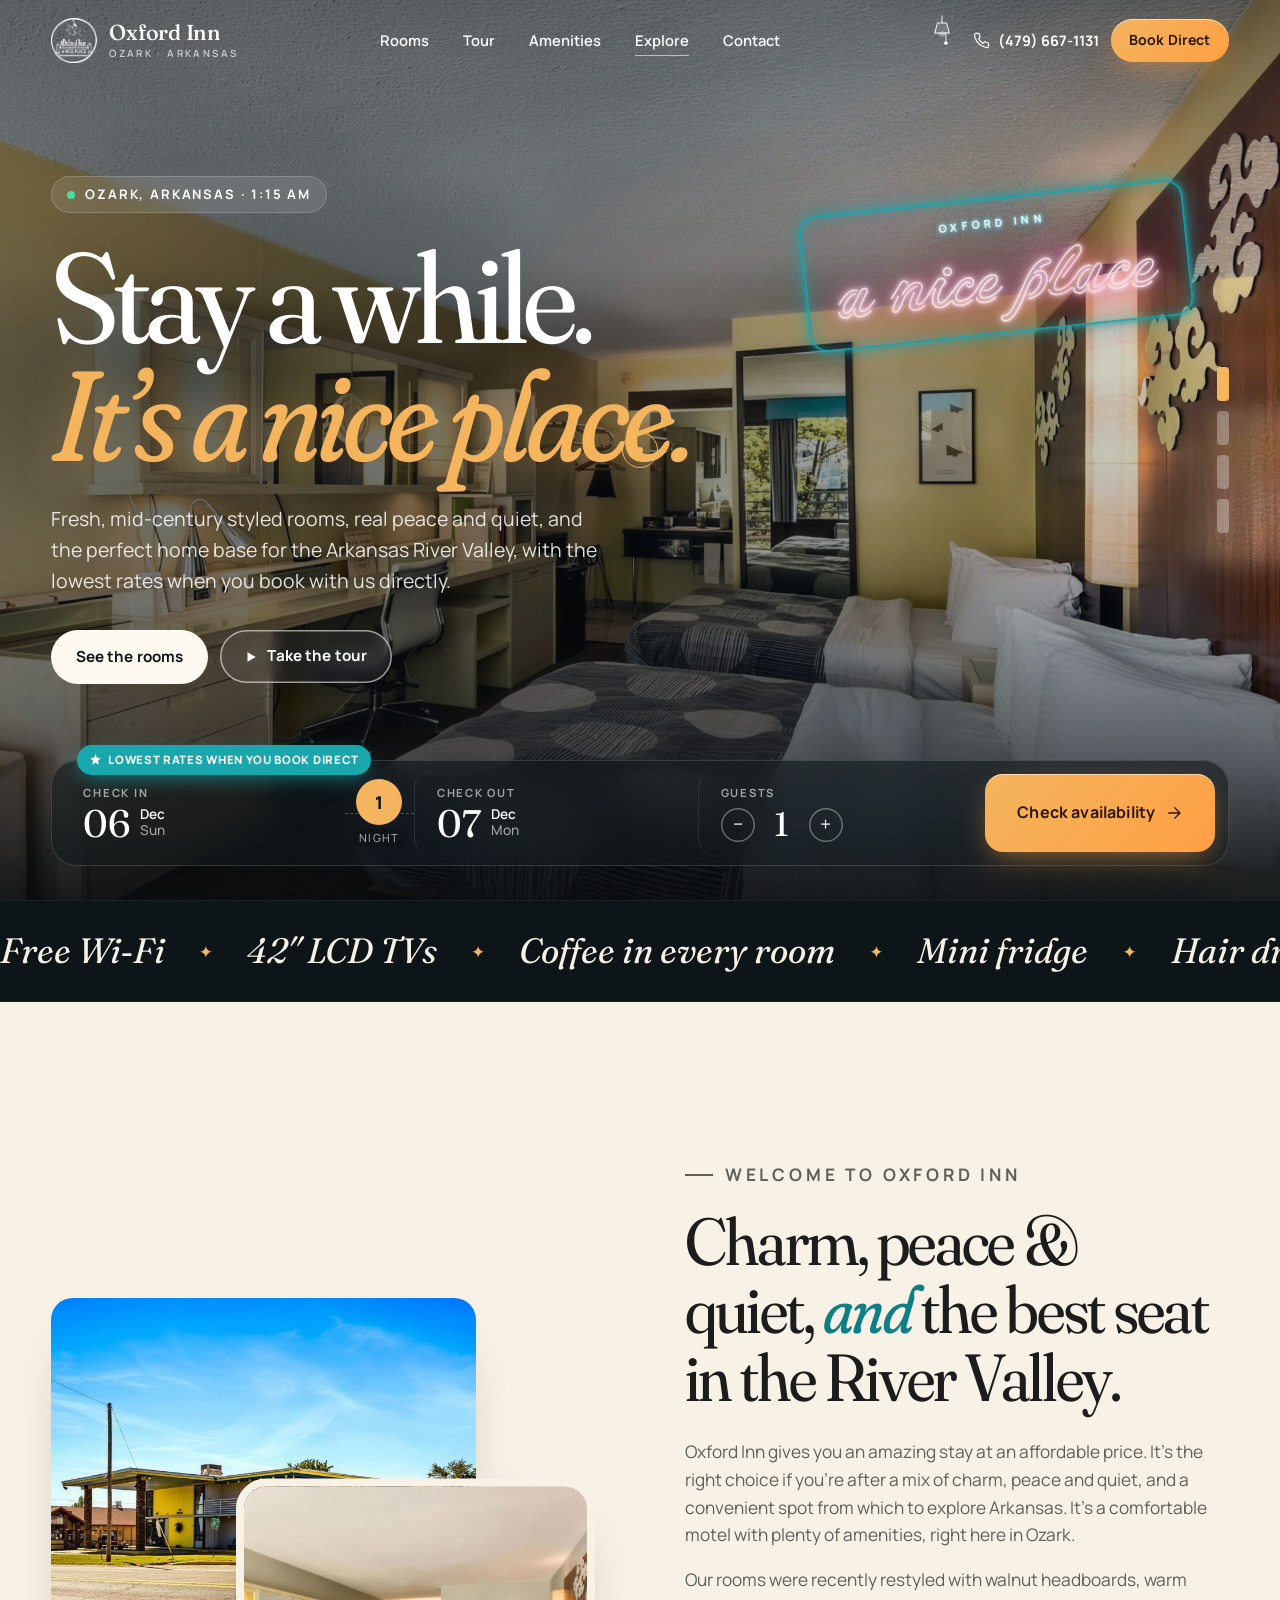
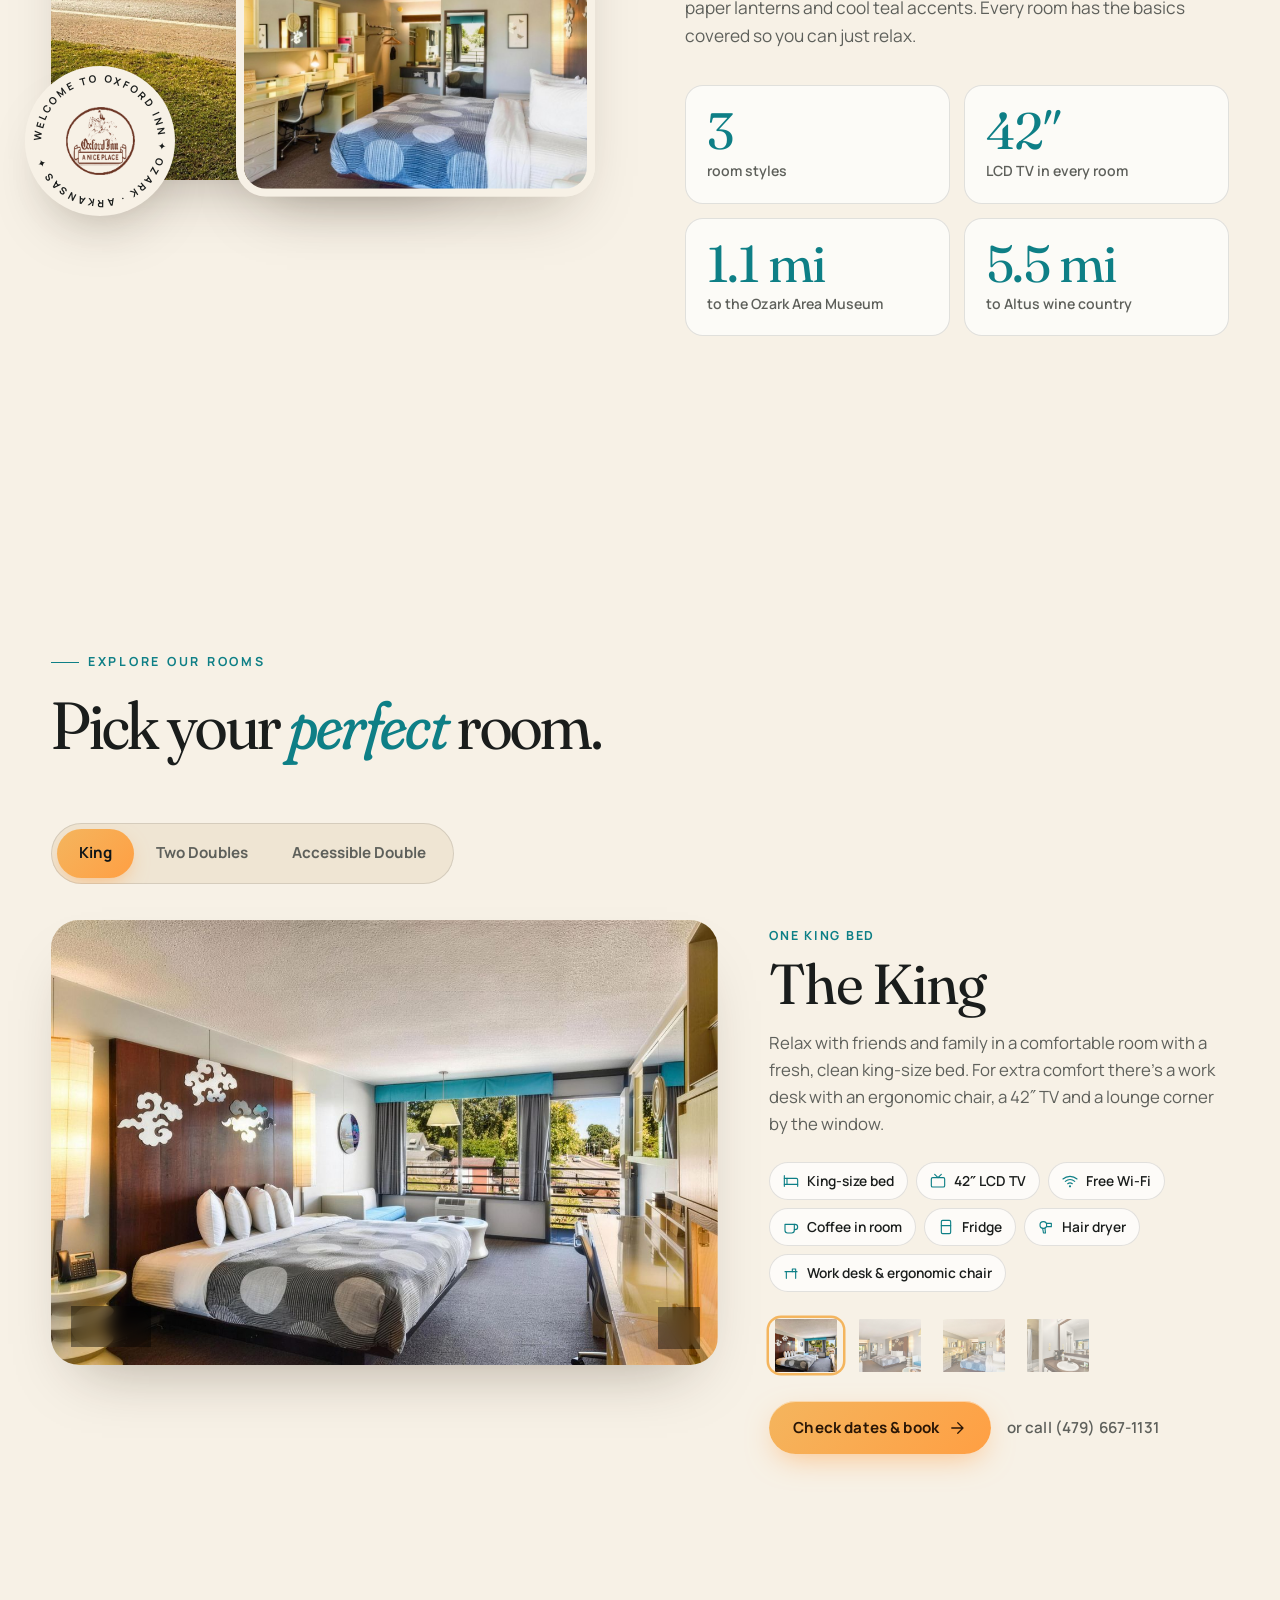
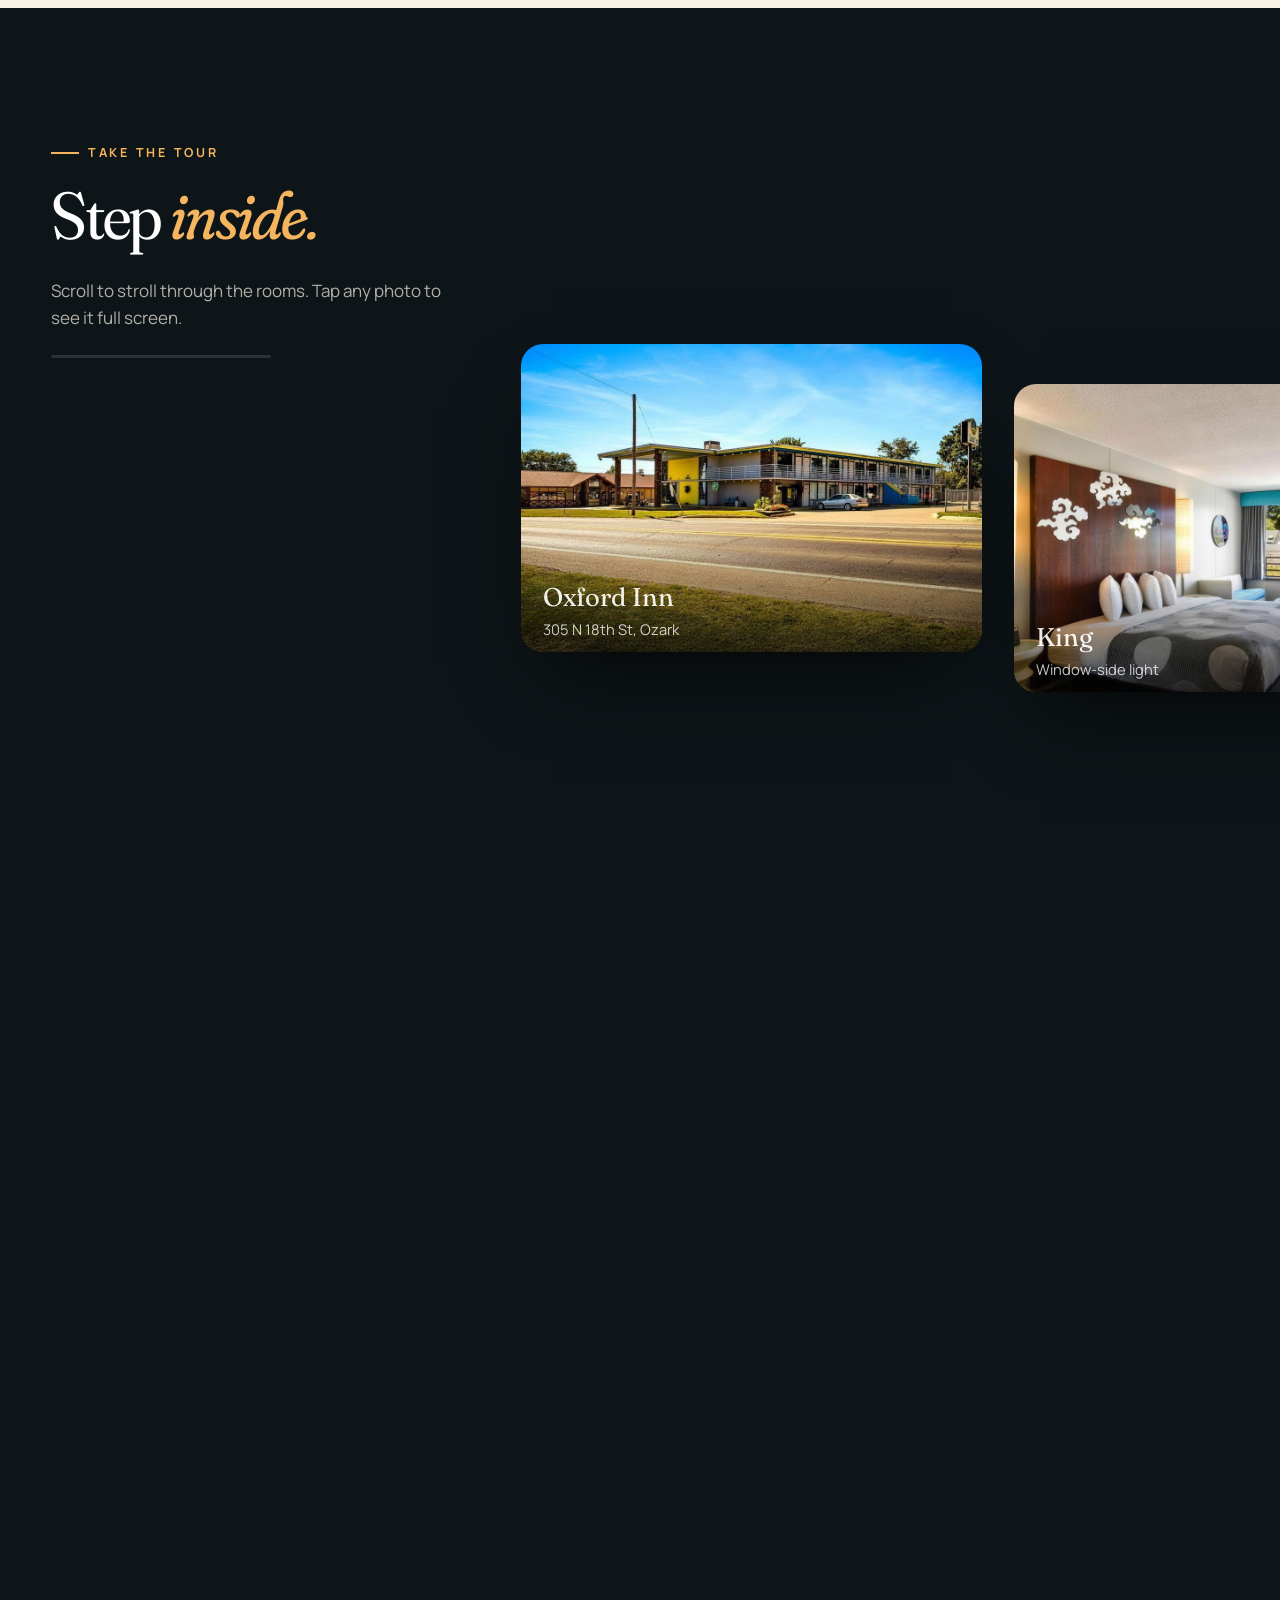
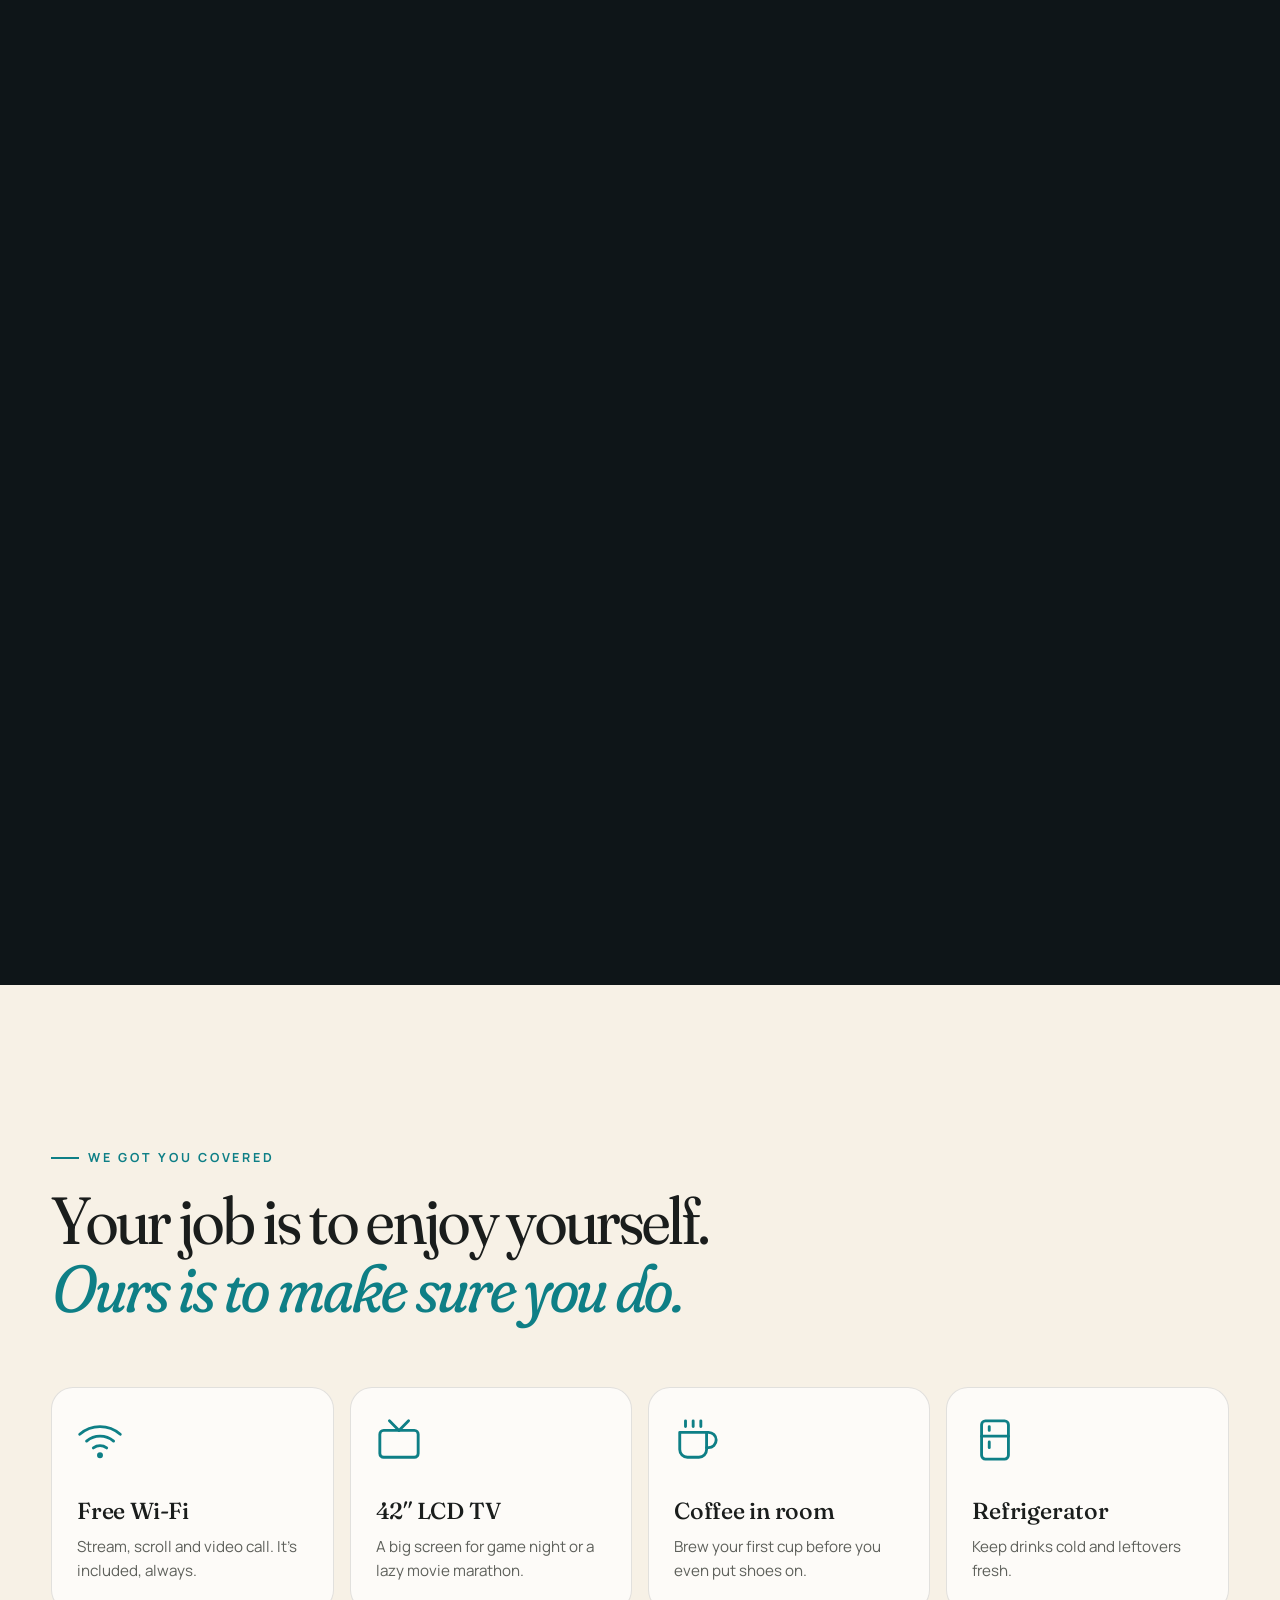
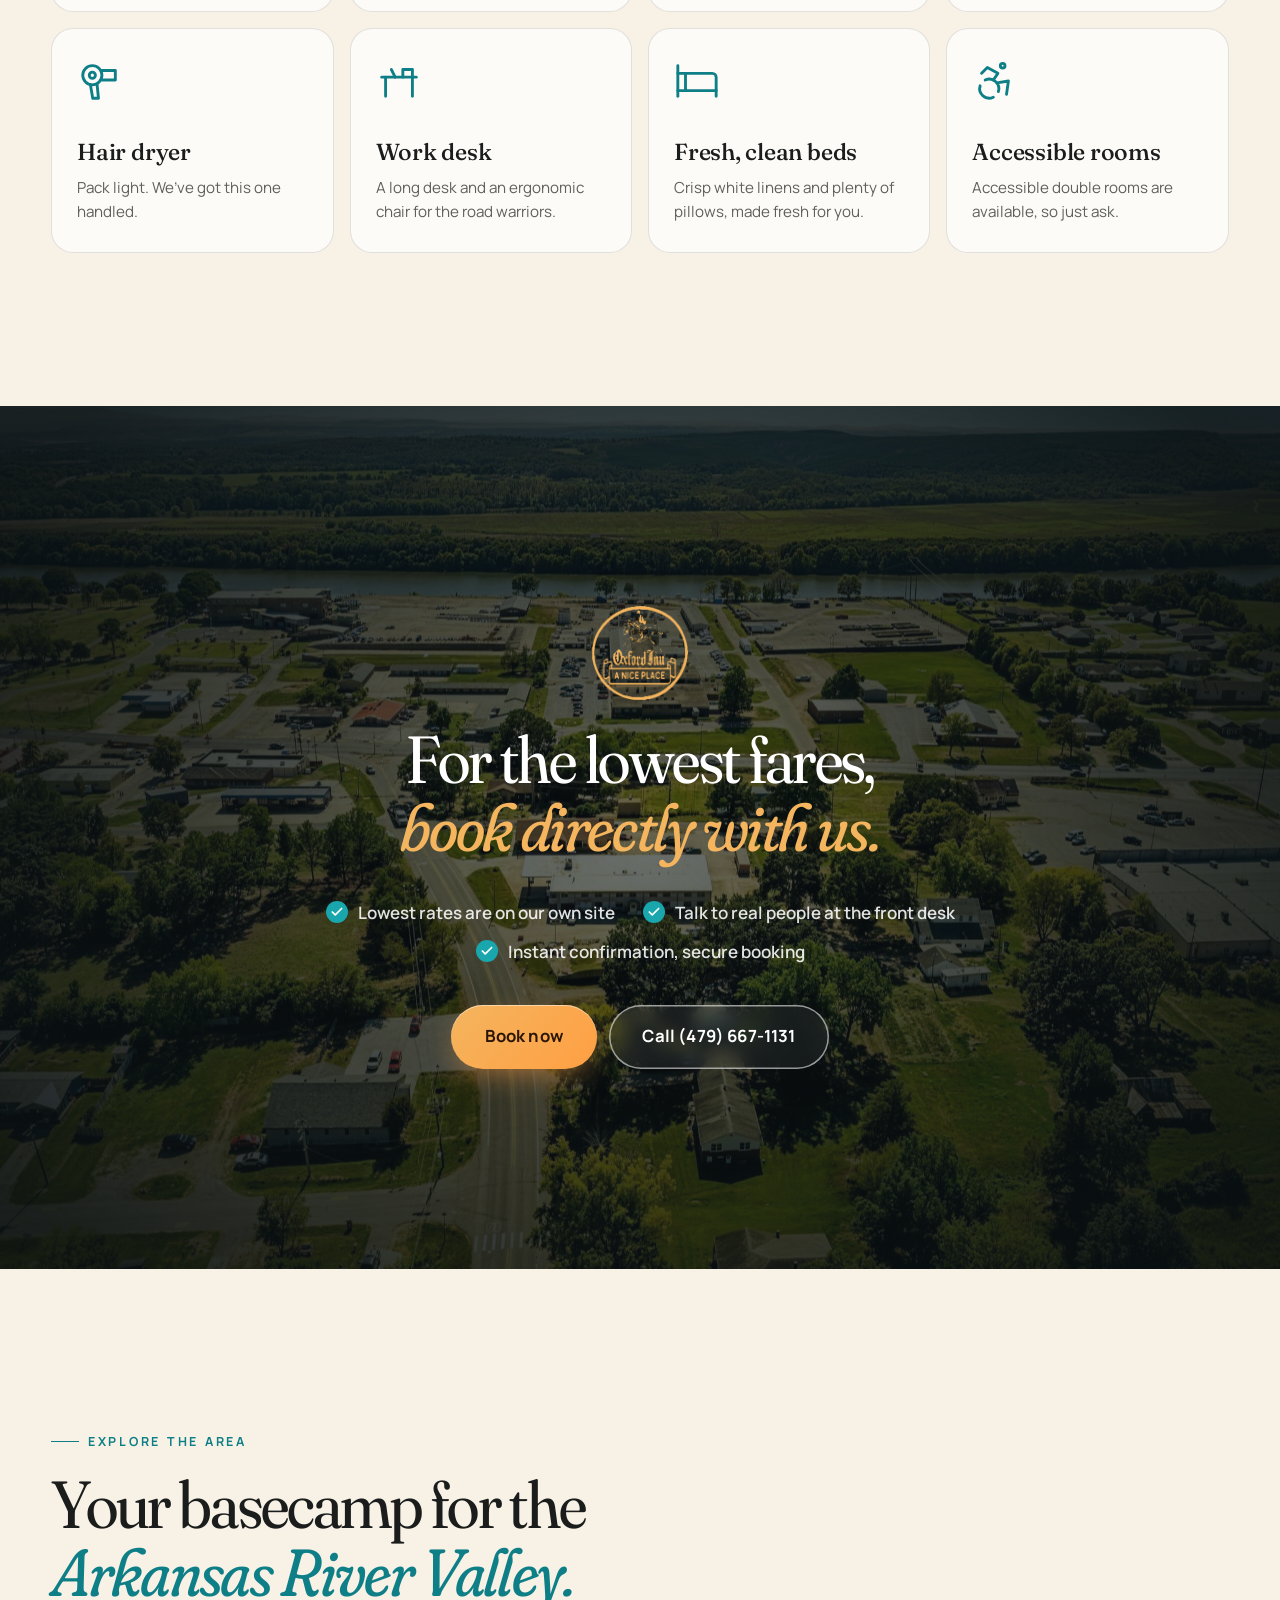
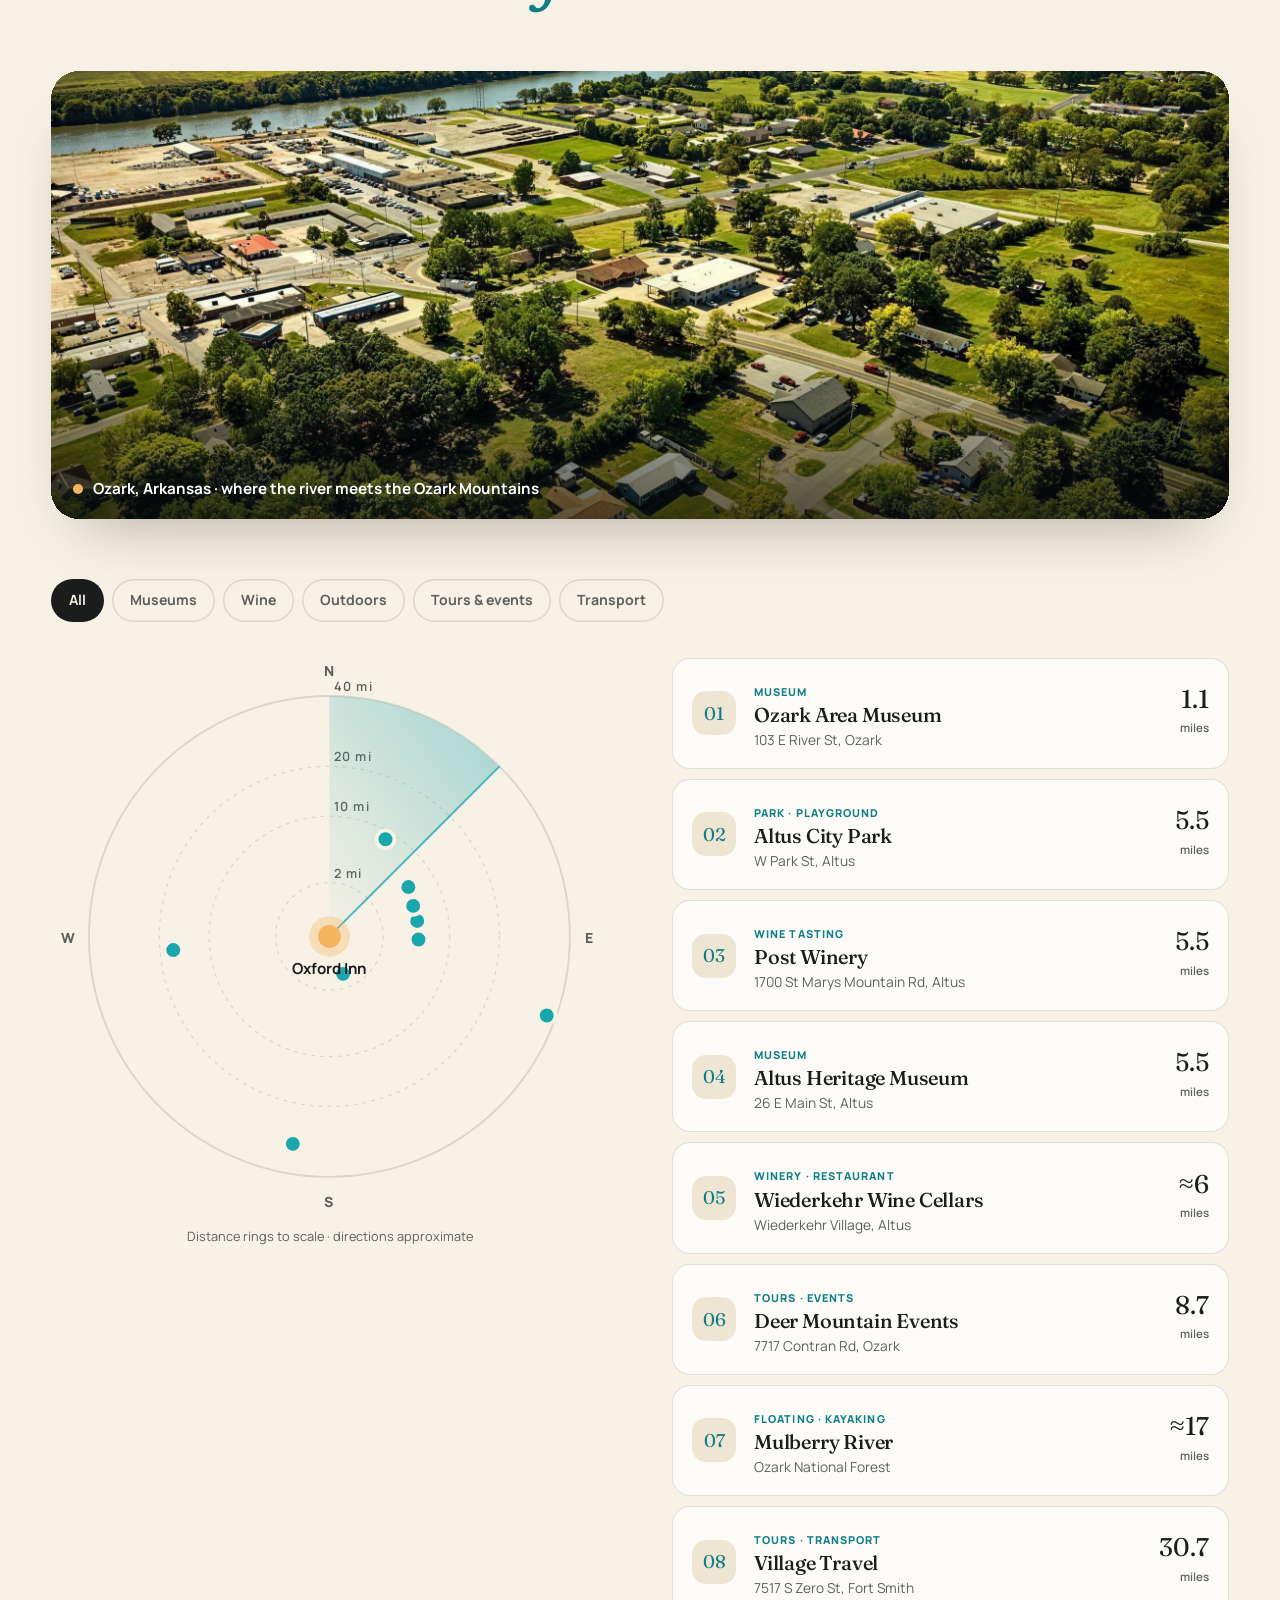
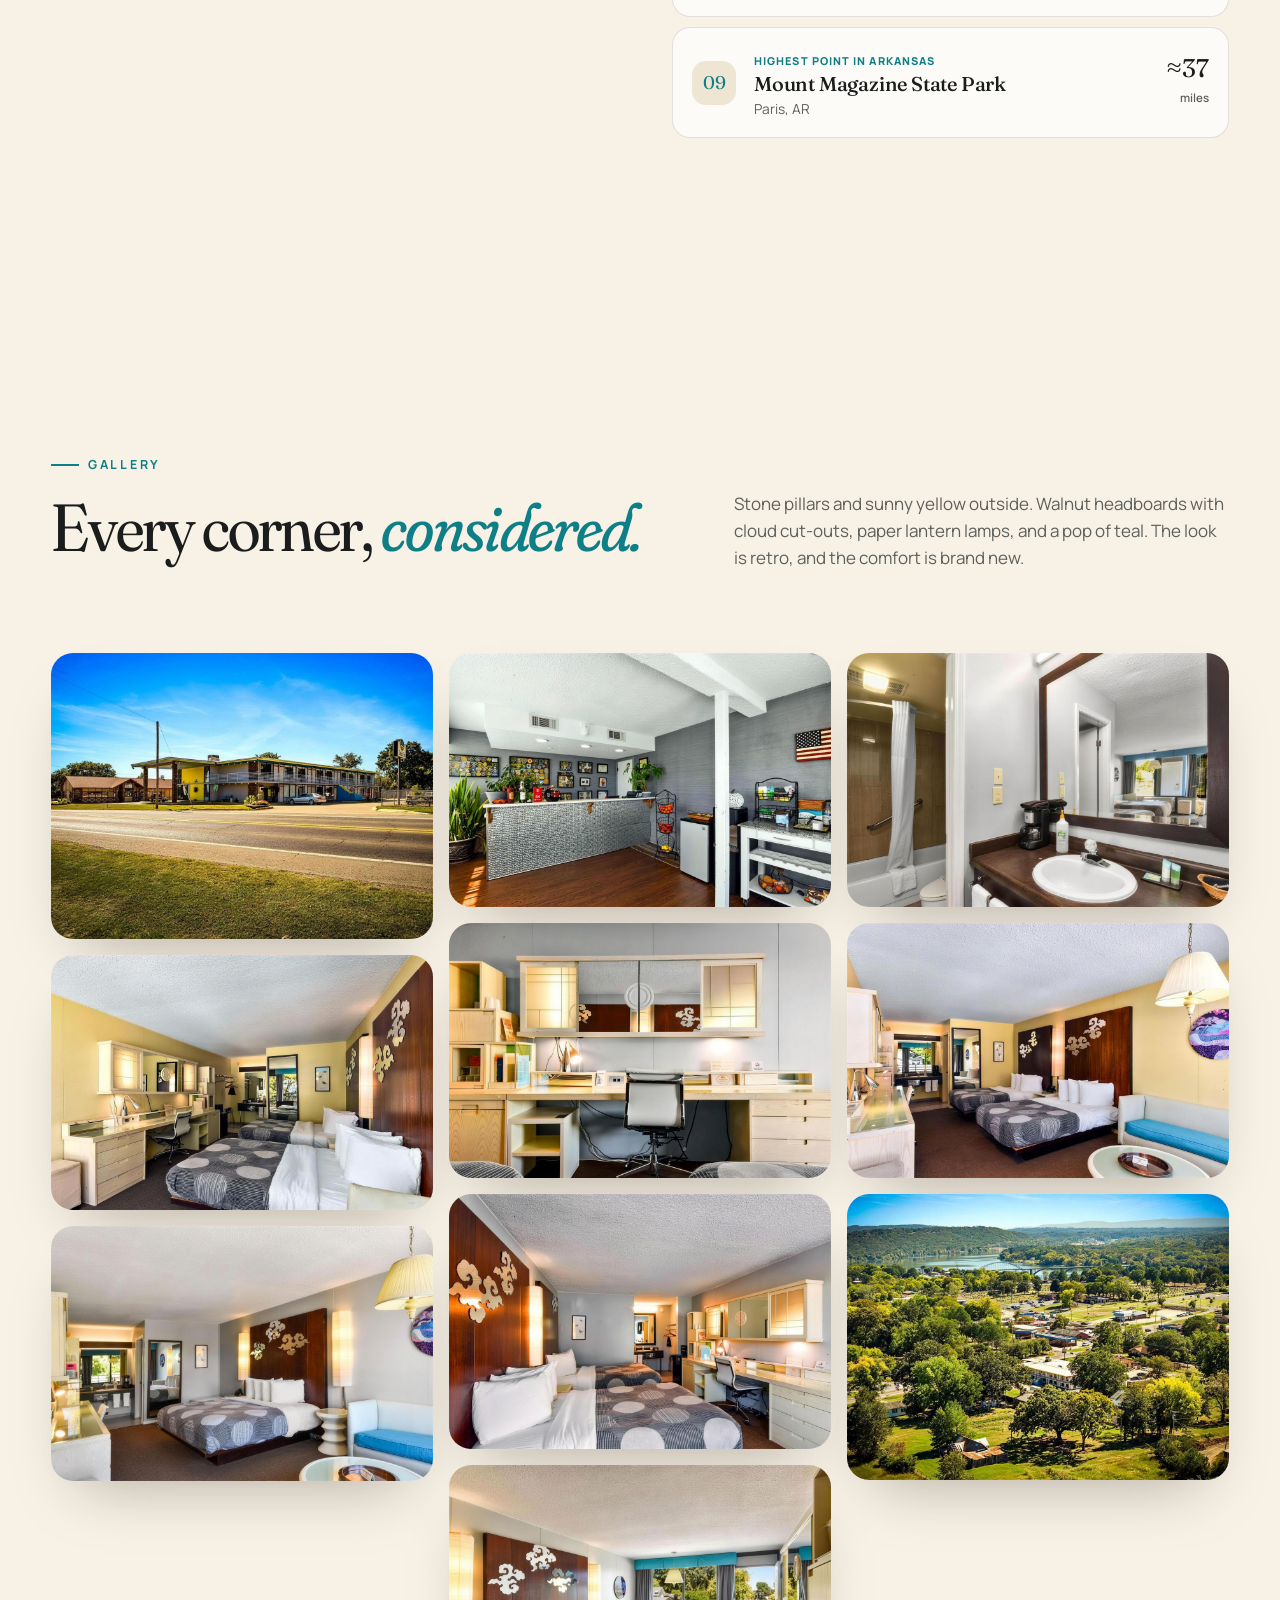
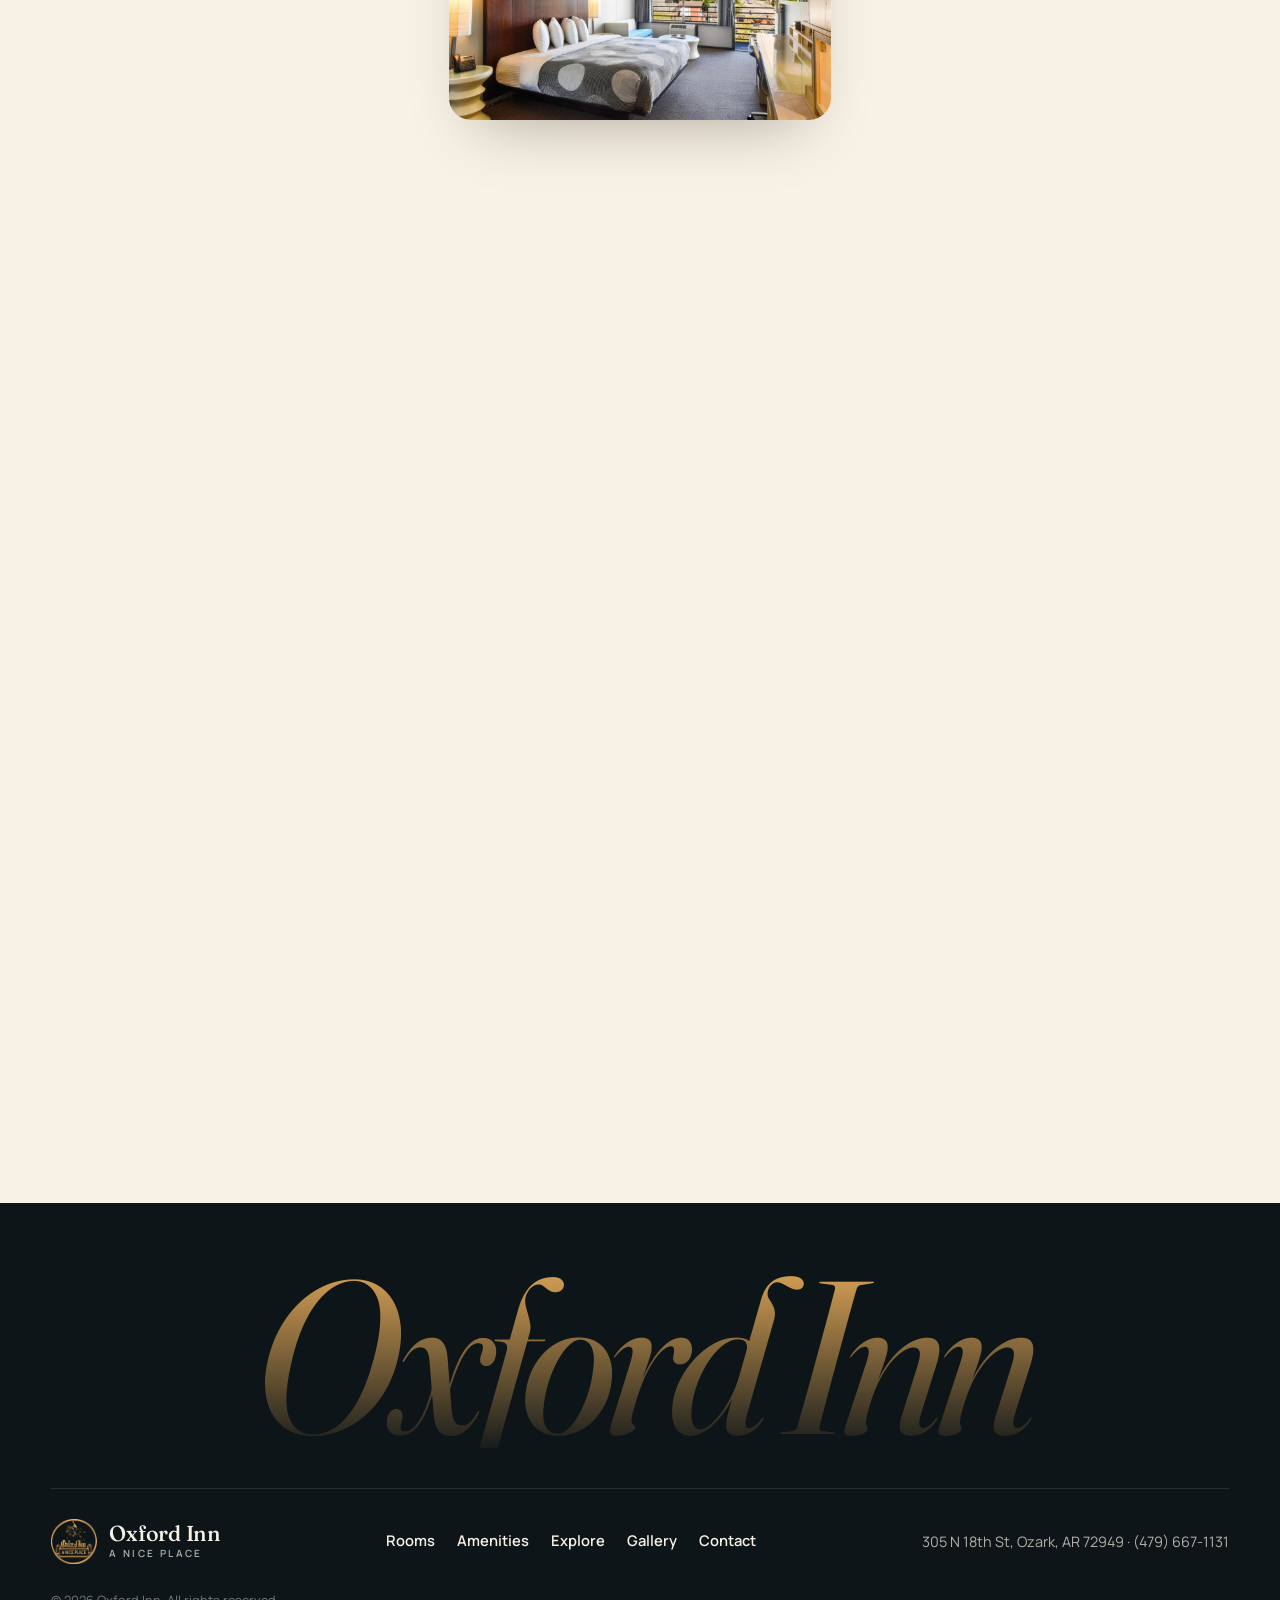
==== preview/index.html @ 7f790591 "Preview: fix mobile radar taps and booking zoom Ship a /preview/ copy of the site (noindex) so chang" ====
<!doctype html>
<html lang="en">
<head>
  <meta charset="utf-8">
  <meta name="robots" content="noindex, nofollow">
  <meta name="viewport" content="width=device-width, initial-scale=1, viewport-fit=cover">
  <title>Oxford Inn · Ozark, Arkansas · A Nice Place to Stay</title>
  <meta name="description" content="Oxford Inn in Ozark, Arkansas: freshly styled King and Double rooms, free Wi‑Fi, 42″ TVs, in‑room coffee and fridge. Book direct for the lowest rates.">
  <meta name="theme-color" content="#0e1518">
  <meta property="og:title" content="Oxford Inn · A Nice Place in Ozark, Arkansas">
  <meta property="og:description" content="Charm, peace and quiet, and the perfect base for exploring Arkansas. Book direct for the lowest rates.">
  <meta property="og:image" content="../images/king-1.jpg">
  <link rel="icon" href="../images/logo-180.png">
  <link rel="apple-touch-icon" href="../images/logo-180.png">
  <link rel="preconnect" href="https://fonts.googleapis.com">
  <link rel="preconnect" href="https://fonts.gstatic.com" crossorigin>
  <link href="https://fonts.googleapis.com/css2?family=Fraunces:ital,opsz,wght,SOFT@0,9..144,300..800,50;1,9..144,300..800,100&family=Manrope:wght@400;500;600;700;800&family=Neonderthaw&display=swap" rel="stylesheet">
  <link rel="stylesheet" href="styles.css">
  <script>
    // Apply saved theme before paint to avoid a flash
    try { const t = localStorage.getItem('oi-theme'); if (t) document.documentElement.dataset.theme = t; } catch (e) {}
  </script>
  <script type="application/ld+json">
  {
    "@context": "https://schema.org",
    "@type": "Motel",
    "name": "Oxford Inn",
    "slogan": "A Nice Place",
    "telephone": "+1-479-667-1131",
    "email": "oxfordinnozark@gmail.com",
    "url": "https://oxfordinnhotel.com/",
    "address": {"@type": "PostalAddress","streetAddress": "305 N 18th St","addressLocality": "Ozark","addressRegion": "AR","postalCode": "72949","addressCountry": "US"},
    "geo": {"@type": "GeoCoordinates","latitude": 35.490306,"longitude": -93.84393},
    "amenityFeature": [
      {"@type":"LocationFeatureSpecification","name":"Free Wi-Fi","value":true},
      {"@type":"LocationFeatureSpecification","name":"42 inch LCD TV","value":true},
      {"@type":"LocationFeatureSpecification","name":"In-room coffee","value":true},
      {"@type":"LocationFeatureSpecification","name":"Refrigerator","value":true},
      {"@type":"LocationFeatureSpecification","name":"Hair dryer","value":true}
    ]
  }
  </script>
</head>
<body>

<!-- ============ PRELOADER ============ -->
<div class="preloader" id="preloader" aria-hidden="true">
  <div class="preloader__logo"><span class="logo-mask"></span><span class="logo-mask logo-mask--fill"></span></div>
  <p class="preloader__tag">A Nice Place</p>
</div>

<div class="progress" id="progress"></div>
<div class="cursor" id="cursor" aria-hidden="true"><span></span></div>

<!-- ============ NAV ============ -->
<header class="nav" id="nav">
  <a href="#top" class="nav__brand" aria-label="Oxford Inn home">
    <span class="logo-mask nav__logo"></span>
    <span class="nav__name">Oxford Inn<small>Ozark · Arkansas</small></span>
  </a>
  <nav class="nav__links" aria-label="Main">
    <a href="#rooms">Rooms</a>
    <a href="#tour">Tour</a>
    <a href="#amenities">Amenities</a>
    <a href="#explore">Explore</a>
    <a href="#contact">Contact</a>
  </nav>
  <div class="nav__actions">
    <button class="lamp" id="lampToggle" aria-label="Toggle night mode" title="Pull the lamp chain">
      <svg viewBox="0 0 40 56" aria-hidden="true">
        <line class="lamp__cord" x1="20" y1="0" x2="20" y2="10"/>
        <path class="lamp__shade" d="M9 26 L13 11 H27 L31 26 Z"/>
        <ellipse class="lamp__bulb" cx="20" cy="28" rx="5" ry="3"/>
        <g class="lamp__chain"><line x1="26" y1="26" x2="26" y2="40"/><circle cx="26" cy="42" r="2.2"/></g>
      </svg>
    </button>
    <a class="nav__phone" href="tel:+14796671131">
      <svg viewBox="0 0 24 24"><path d="M22 16.92v3a2 2 0 0 1-2.18 2 19.79 19.79 0 0 1-8.63-3.07 19.5 19.5 0 0 1-6-6 19.79 19.79 0 0 1-3.07-8.67A2 2 0 0 1 4.11 2h3a2 2 0 0 1 2 1.72c.13.96.36 1.9.7 2.81a2 2 0 0 1-.45 2.11L8.09 9.91a16 16 0 0 0 6 6l1.27-1.27a2 2 0 0 1 2.11-.45c.91.34 1.85.57 2.81.7A2 2 0 0 1 22 16.92z"/></svg>
      <span>(479) 667‑1131</span>
    </a>
    <a class="btn btn--glow magnetic" href="#book" data-book>Book Direct</a>
    <button class="burger" id="burger" aria-label="Open menu" aria-expanded="false"><span></span><span></span></button>
  </div>
</header>

<div class="menu" id="menu" aria-hidden="true">
  <nav>
    <a href="#rooms">Rooms</a>
    <a href="#tour">Take the Tour</a>
    <a href="#amenities">Amenities</a>
    <a href="#explore">Explore Ozark</a>
    <a href="#contact">Contact</a>
  </nav>
  <div class="menu__foot">
    <a href="tel:+14796671131">(479) 667‑1131</a>
    <a href="mailto:oxfordinnozark@gmail.com">oxfordinnozark@gmail.com</a>
  </div>
</div>

<main id="top">

<!-- ============ HERO ============ -->
<section class="hero" id="hero">
  <div class="hero__slides" id="heroSlides">
    <div class="hero__slide is-active" style="--img:url('../images/double-6.jpg'); --img-sm:url('../images/double-6-1200.jpg')"></div>
    <div class="hero__slide" style="--img:url('../images/aerial-bridge.jpg'); --img-sm:url('../images/aerial-bridge-1200.jpg')"></div>
    <div class="hero__slide" style="--img:url('../images/king-1.jpg'); --img-sm:url('../images/king-1-1200.jpg')"></div>
    <div class="hero__slide" style="--img:url('../images/exterior.jpg'); --img-sm:url('../images/exterior-1200.jpg')"></div>
  </div>
  <div class="hero__shade"></div>
  <div class="hero__grain"></div>

  <div class="hero__content">
    <p class="hero__eyebrow reveal-up"><span class="dot"></span><span id="liveLine">Ozark, Arkansas</span></p>
    <h1 class="hero__title">
      <span class="split">Stay a while.</span>
      <em class="split split--italic">It’s a nice place.</em>
    </h1>
    <p class="hero__lede reveal-up" style="--d:.9s">Fresh, mid‑century styled rooms, real peace and quiet, and the perfect home base for the Arkansas River Valley, with the lowest rates when you book with us directly.</p>
    <div class="hero__ctas reveal-up" style="--d:1.05s">
      <a href="#rooms" class="btn btn--light magnetic">See the rooms</a>
      <a href="#tour" class="btn btn--ghost magnetic">
        <svg viewBox="0 0 24 24"><polygon points="6 4 20 12 6 20 6 4"/></svg> Take the tour
      </a>
    </div>
  </div>

  <div class="neon" aria-hidden="true">
    <span class="neon__small">Oxford Inn</span>
    <span class="neon__big">a <b>n</b>ice pl<b>a</b>ce</span>
  </div>

  <div class="hero__dots" id="heroDots" role="tablist" aria-label="Hero photos"></div>

  <!-- Booking bar -->
  <form class="booking" id="book" autocomplete="off">
    <div class="booking__badge">
      <svg viewBox="0 0 24 24"><path d="M12 2l2.9 6.9L22 9.3l-5.5 4.8 1.7 7.2L12 17.8 5.8 21.3l1.7-7.2L2 9.3l7.1-.4z"/></svg>
      Lowest rates when you book direct
    </div>
    <label class="booking__field" for="checkin">
      <span class="booking__label">Check in</span>
      <span class="booking__date"><b data-day="in">06</b><span><i data-mon="in">Oct</i><i data-dow="in">Tue</i></span></span>
      <input type="date" id="checkin" required>
    </label>
    <div class="booking__nights"><span id="nights">1</span><small id="nightsLabel">night</small></div>
    <label class="booking__field" for="checkout">
      <span class="booking__label">Check out</span>
      <span class="booking__date"><b data-day="out">07</b><span><i data-mon="out">Oct</i><i data-dow="out">Wed</i></span></span>
      <input type="date" id="checkout" required>
    </label>
    <div class="booking__field booking__field--guests">
      <span class="booking__label">Guests</span>
      <div class="stepper">
        <button type="button" data-step="-1" aria-label="Fewer guests">−</button>
        <output id="guests">1</output>
        <button type="button" data-step="1" aria-label="More guests">+</button>
      </div>
    </div>
    <button class="btn btn--glow booking__go magnetic" type="submit">
      Check availability
      <svg viewBox="0 0 24 24"><path d="M5 12h14M13 5l7 7-7 7"/></svg>
    </button>
  </form>

  <a href="#welcome" class="hero__scroll" aria-label="Scroll down"><span></span></a>
</section>

<!-- ============ MARQUEE ============ -->
<div class="marquee" aria-hidden="true">
  <div class="marquee__track">
    <span>Free Wi‑Fi</span><i>✦</i><span>42″ LCD TVs</span><i>✦</i><span>Coffee in every room</span><i>✦</i><span>Mini fridge</span><i>✦</i><span>Hair dryer</span><i>✦</i><span>Work desk &amp; ergonomic chair</span><i>✦</i><span>Accessible rooms</span><i>✦</i><span>Book direct · lowest fares</span><i>✦</i>
    <span>Free Wi‑Fi</span><i>✦</i><span>42″ LCD TVs</span><i>✦</i><span>Coffee in every room</span><i>✦</i><span>Mini fridge</span><i>✦</i><span>Hair dryer</span><i>✦</i><span>Work desk &amp; ergonomic chair</span><i>✦</i><span>Accessible rooms</span><i>✦</i><span>Book direct · lowest fares</span><i>✦</i>
  </div>
</div>

<!-- ============ WELCOME ============ -->
<section class="welcome section" id="welcome">
  <div class="welcome__media">
    <figure class="welcome__img welcome__img--a parallax" data-speed="-0.06"><img src="../images/exterior.jpg" srcset="../images/exterior-1200.jpg 1200w, ../images/exterior.jpg 2400w" sizes="(max-width: 900px) 100vw, 50vw" alt="Oxford Inn on a sunny day, seen from the street" loading="lazy"></figure>
    <figure class="welcome__img welcome__img--b parallax" data-speed="0.08"><img src="../images/king-3.jpg" srcset="../images/king-3-1200.jpg 1200w, ../images/king-3.jpg 2400w" sizes="(max-width: 900px) 100vw, 50vw" alt="King room with work desk and fresh linens" loading="lazy"></figure>
    <div class="welcome__stamp spin-on-scroll" aria-hidden="true">
      <svg viewBox="0 0 200 200"><defs><path id="circ" d="M100,100 m-78,0 a78,78 0 1,1 156,0 a78,78 0 1,1 -156,0"/></defs>
        <text><textPath href="#circ">WELCOME TO OXFORD INN ✦ OZARK · ARKANSAS ✦ </textPath></text></svg>
      <span class="logo-mask"></span>
    </div>
  </div>
  <div class="welcome__copy">
    <p class="eyebrow reveal">Welcome to Oxford Inn</p>
    <h2 class="display reveal">Charm, peace &amp; quiet, <em>and</em> the best seat in the River Valley.</h2>
    <p class="reveal">Oxford Inn gives you an amazing stay at an affordable price. It’s the right choice if you’re after a mix of charm, peace and quiet, and a convenient spot from which to explore Arkansas. It’s a comfortable motel with plenty of amenities, right here in Ozark.</p>
    <p class="reveal">Our rooms were recently restyled with walnut headboards, warm paper lanterns and cool teal accents. Every room has the basics covered so you can just relax.</p>
    <div class="stats">
      <div class="stat reveal"><b data-count="3">0</b><span>room styles</span></div>
      <div class="stat reveal"><b data-count="42" data-suffix="″">0</b><span>LCD TV in every room</span></div>
      <div class="stat reveal"><b data-count="1.1" data-decimals="1" data-suffix=" mi">0</b><span>to the Ozark Area Museum</span></div>
      <div class="stat reveal"><b data-count="5.5" data-decimals="1" data-suffix=" mi">0</b><span>to Altus wine country</span></div>
    </div>
  </div>
</section>

<!-- ============ ROOMS ============ -->
<section class="rooms section" id="rooms">
  <header class="section__head">
    <p class="eyebrow reveal">Explore our rooms</p>
    <h2 class="display reveal">Pick your <em>perfect</em> room.</h2>
  </header>

  <div class="tabs reveal" role="tablist" aria-label="Room types" id="roomTabs">
    <span class="tabs__pill" id="tabsPill"></span>
  </div>

  <div class="room" id="room">
    <div class="room__stage tilt" id="roomStage">
      <div class="room__frames" id="roomFrames"></div>
      <button class="room__arrow room__arrow--prev" data-dir="-1" aria-label="Previous photo"><svg viewBox="0 0 24 24"><path d="M15 18l-6-6 6-6"/></svg></button>
      <button class="room__arrow room__arrow--next" data-dir="1" aria-label="Next photo"><svg viewBox="0 0 24 24"><path d="M9 18l6-6-6-6"/></svg></button>
      <div class="room__count"><b id="roomIdx">01</b> / <span id="roomTotal">03</span></div>
      <button class="room__zoom" id="roomZoom" aria-label="View full screen"><svg viewBox="0 0 24 24"><path d="M15 3h6v6M9 21H3v-6M21 3l-7 7M3 21l7-7"/></svg></button>
    </div>
    <div class="room__info">
      <p class="room__kicker" id="roomKicker"></p>
      <h3 class="room__name" id="roomName"></h3>
      <p class="room__desc" id="roomDesc"></p>
      <ul class="chips" id="roomChips"></ul>
      <div class="room__thumbs" id="roomThumbs"></div>
      <div class="room__cta">
        <a class="btn btn--glow magnetic" href="#" data-book-link>Check dates &amp; book <svg viewBox="0 0 24 24"><path d="M5 12h14M13 5l7 7-7 7"/></svg></a>
        <a class="btn btn--text" href="tel:+14796671131">or call (479) 667‑1131</a>
      </div>
    </div>
  </div>
</section>

<!-- ============ PINNED HORIZONTAL TOUR ============ -->
<section class="tour" id="tour">
  <div class="tour__sticky">
    <div class="tour__intro">
      <p class="eyebrow">Take the tour</p>
      <h2 class="display">Step <em>inside.</em></h2>
      <p>Scroll to stroll through the rooms. Tap any photo to see it full screen.</p>
      <div class="tour__bar"><span id="tourBar"></span></div>
    </div>
    <div class="tour__track" id="tourTrack">
      <figure class="tour__card" data-lightbox="tour"><img src="../images/exterior.jpg" srcset="../images/exterior-1200.jpg 1200w, ../images/exterior.jpg 2400w" sizes="(max-width: 900px) 84vw, 40vw" alt="Oxford Inn from the street on a sunny day" loading="lazy"><figcaption><b>Oxford Inn</b> 305 N 18th St, Ozark</figcaption></figure>
      <figure class="tour__card" data-lightbox="tour"><img src="../images/king-1.jpg" srcset="../images/king-1-1200.jpg 1200w, ../images/king-1.jpg 2400w" sizes="(max-width: 900px) 84vw, 40vw" alt="King room with a big window and balcony view" loading="lazy"><figcaption><b>King</b> Window‑side light</figcaption></figure>
      <figure class="tour__card" data-lightbox="tour"><img src="../images/double-6.jpg" srcset="../images/double-6-1200.jpg 1200w, ../images/double-6.jpg 2400w" sizes="(max-width: 900px) 84vw, 40vw" alt="Double room with two beds and a long desk" loading="lazy"><figcaption><b>Two Doubles</b> Room for the whole crew</figcaption></figure>
      <figure class="tour__card" data-lightbox="tour"><img src="../images/king-2.jpg" srcset="../images/king-2-1200.jpg 1200w, ../images/king-2.jpg 2400w" sizes="(max-width: 900px) 84vw, 40vw" alt="King room with lounge sofa and pendant lamp" loading="lazy"><figcaption><b>King</b> Lounge corner</figcaption></figure>
      <figure class="tour__card tour__card--tall" data-lightbox="tour"><img src="../images/bath.jpg" srcset="../images/bath-1200.jpg 1200w, ../images/bath.jpg 2400w" sizes="(max-width: 900px) 84vw, 40vw" alt="Vanity with coffee maker and bath with shower" loading="lazy"><figcaption><b>Vanity &amp; bath</b> Coffee’s on us</figcaption></figure>
      <figure class="tour__card" data-lightbox="tour"><img src="../images/desk.jpg" srcset="../images/desk-1200.jpg 1200w, ../images/desk.jpg 2400w" sizes="(max-width: 900px) 84vw, 40vw" alt="Lantern-lit work desk with ergonomic chair" loading="lazy"><figcaption><b>The desk</b> Get some work done</figcaption></figure>
      <figure class="tour__card" data-lightbox="tour"><img src="../images/king-3.jpg" srcset="../images/king-3-1200.jpg 1200w, ../images/king-3.jpg 2400w" sizes="(max-width: 900px) 84vw, 40vw" alt="King room with lantern-lit desk" loading="lazy"><figcaption><b>King</b> Lantern‑lit desk</figcaption></figure>
      <figure class="tour__card tour__card--tall" data-lightbox="tour"><img src="../images/double-5.jpg" srcset="../images/double-5-1200.jpg 1200w, ../images/double-5.jpg 2400w" sizes="(max-width: 900px) 84vw, 40vw" alt="Double room opening onto the walkway" loading="lazy"><figcaption><b>Two Doubles</b> Sunny side up</figcaption></figure>
      <figure class="tour__card" data-lightbox="tour"><img src="../images/double-7.jpg" srcset="../images/double-7-1200.jpg 1200w, ../images/double-7.jpg 2400w" sizes="(max-width: 900px) 84vw, 40vw" alt="Double room with walnut headboards and desk" loading="lazy"><figcaption><b>Two Doubles</b> Walnut &amp; lantern light</figcaption></figure>
      <figure class="tour__card" data-lightbox="tour"><img src="../images/lobby.jpg" srcset="../images/lobby-1200.jpg 1200w, ../images/lobby.jpg 2400w" sizes="(max-width: 900px) 84vw, 40vw" alt="Front desk and lobby with plants" loading="lazy"><figcaption><b>The lobby</b> Come say hi</figcaption></figure>
      <figure class="tour__card" data-lightbox="tour"><img src="../images/aerial-bridge.jpg" srcset="../images/aerial-bridge-1200.jpg 1200w, ../images/aerial-bridge.jpg 2400w" sizes="(max-width: 900px) 84vw, 40vw" alt="Aerial view of Ozark and the Arkansas River bridge" loading="lazy"><figcaption><b>Ozark</b> On the Arkansas River</figcaption></figure>
      <div class="tour__end">
        <p class="display">Like what<br>you see?</p>
        <a class="btn btn--glow magnetic" href="#book" data-book>Book your stay</a>
      </div>
    </div>
  </div>
</section>

<!-- ============ AMENITIES ============ -->
<section class="amenities section" id="amenities">
  <header class="section__head">
    <p class="eyebrow reveal">We got you covered</p>
    <h2 class="display reveal">Your job is to enjoy yourself. <em>Ours is to make sure you do.</em></h2>
  </header>
  <div class="amenity-grid">
    <article class="amenity reveal spotlight">
      <svg viewBox="0 0 24 24"><path class="a1" d="M5 12.55a11 11 0 0 1 14.08 0"/><path class="a2" d="M1.42 9a16 16 0 0 1 21.16 0"/><path class="a0" d="M8.53 16.11a6 6 0 0 1 6.95 0"/><circle cx="12" cy="20" r=".8"/></svg>
      <h3>Free Wi‑Fi</h3><p>Stream, scroll and video call. It’s included, always.</p>
    </article>
    <article class="amenity reveal spotlight">
      <svg viewBox="0 0 24 24"><rect x="2" y="7" width="20" height="14" rx="2"/><polyline points="17 2 12 7 7 2"/></svg>
      <h3>42″ LCD TV</h3><p>A big screen for game night or a lazy movie marathon.</p>
    </article>
    <article class="amenity reveal spotlight">
      <svg viewBox="0 0 24 24"><path d="M17 8h1a4 4 0 1 1 0 8h-1"/><path d="M3 8h14v9a4 4 0 0 1-4 4H7a4 4 0 0 1-4-4Z"/><path class="steam" d="M6 2v3M10 2v3M14 2v3"/></svg>
      <h3>Coffee in room</h3><p>Brew your first cup before you even put shoes on.</p>
    </article>
    <article class="amenity reveal spotlight">
      <svg viewBox="0 0 24 24"><rect x="5" y="2" width="14" height="20" rx="2"/><path d="M5 10h14"/><path d="M9 5v2M9 13v3"/></svg>
      <h3>Refrigerator</h3><p>Keep drinks cold and leftovers fresh.</p>
    </article>
    <article class="amenity reveal spotlight">
      <svg viewBox="0 0 24 24"><circle cx="8" cy="9" r="5"/><circle cx="8" cy="9" r="1.6"/><path d="M13 6.5h7v5h-7"/><path d="M7 14l1.2 7h3L10.5 14"/></svg>
      <h3>Hair dryer</h3><p>Pack light. We’ve got this one handled.</p>
    </article>
    <article class="amenity reveal spotlight">
      <svg viewBox="0 0 24 24"><path d="M3 10h18"/><path d="M5 10v10M19 10v10"/><path d="M14 10V6h5v4"/><path d="M8 6l2 4"/></svg>
      <h3>Work desk</h3><p>A long desk and an ergonomic chair for the road warriors.</p>
    </article>
    <article class="amenity reveal spotlight">
      <svg viewBox="0 0 24 24"><path d="M2 4v16"/><path d="M2 8h18a2 2 0 0 1 2 2v10"/><path d="M2 17h20"/><path d="M6 8v9"/></svg>
      <h3>Fresh, clean beds</h3><p>Crisp white linens and plenty of pillows, made fresh for you.</p>
    </article>
    <article class="amenity reveal spotlight">
      <svg viewBox="0 0 24 24"><circle cx="16" cy="4" r="1.2"/><path d="m18 19 1-7-6 1"/><path d="m5 8 3-3 5.5 3-2.36 3.5"/><path d="M4.24 14.5a5 5 0 0 0 6.88 6"/><path d="M13.76 17.5a5 5 0 0 0-6.88-6"/></svg>
      <h3>Accessible rooms</h3><p>Accessible double rooms are available, so just ask.</p>
    </article>
  </div>
</section>

<!-- ============ BOOK DIRECT BANNER ============ -->
<section class="direct" id="direct">
  <div class="direct__bg parallax" data-speed="0.12" style="--img:url('../images/aerial-river.jpg'); --img-sm:url('../images/aerial-river-1200.jpg')"></div>
  <div class="direct__inner">
    <span class="logo-mask direct__logo reveal"></span>
    <h2 class="display reveal">For the lowest fares,<br><em>book directly with us.</em></h2>
    <ul class="direct__perks">
      <li class="reveal"><svg viewBox="0 0 24 24"><path d="M20 6 9 17l-5-5"/></svg>Lowest rates are on our own site</li>
      <li class="reveal"><svg viewBox="0 0 24 24"><path d="M20 6 9 17l-5-5"/></svg>Talk to real people at the front desk</li>
      <li class="reveal"><svg viewBox="0 0 24 24"><path d="M20 6 9 17l-5-5"/></svg>Instant confirmation, secure booking</li>
    </ul>
    <div class="direct__ctas reveal">
      <a class="btn btn--glow btn--lg magnetic" href="#book" data-book>Book now</a>
      <a class="btn btn--ghost btn--lg magnetic" href="tel:+14796671131">Call (479) 667‑1131</a>
    </div>
  </div>
</section>

<!-- ============ EXPLORE ============ -->
<section class="explore section" id="explore">
  <header class="section__head">
    <p class="eyebrow reveal">Explore the area</p>
    <h2 class="display reveal">Your basecamp for the <em>Arkansas River Valley.</em></h2>
  </header>

  <figure class="vista reveal">
    <div class="vista__img parallax" data-speed="0.08"><img src="../images/aerial-valley.jpg" srcset="../images/aerial-valley-1200.jpg 1200w, ../images/aerial-valley.jpg 2400w" sizes="(max-width: 1320px) 100vw, 1320px" alt="Aerial view of Ozark, Arkansas, with the Arkansas River and rolling hills" loading="lazy"></div>
    <figcaption><span class="vista__pin"></span>Ozark, Arkansas · where the river meets the Ozark Mountains</figcaption>
  </figure>

  <div class="filters reveal" id="filters" role="toolbar" aria-label="Filter places">
    <button class="is-on" data-filter="all">All</button>
    <button data-filter="history">Museums</button>
    <button data-filter="wine">Wine</button>
    <button data-filter="outdoors">Outdoors</button>
    <button data-filter="events">Tours &amp; events</button>
    <button data-filter="travel">Transport</button>
  </div>

  <div class="explore__grid">
    <div class="radar reveal" id="radar">
      <svg viewBox="-220 -220 440 440" id="radarSvg" role="img" aria-label="Radar map of nearby places, distances from Oxford Inn">
        <defs>
          <linearGradient id="sweepGrad" x1="0" y1="1" x2="1" y2="0">
            <stop offset="0" stop-color="#19a6ac" stop-opacity="0"/>
            <stop offset="1" stop-color="#19a6ac" stop-opacity=".38"/>
          </linearGradient>
        </defs>
        <g class="radar__rings" id="radarRings"></g>
        <g class="radar__compass">
          <text x="0" y="-206">N</text><text x="206" y="5">E</text><text x="0" y="214">S</text><text x="-206" y="5">W</text>
        </g>
        <g class="radar__sweep"><path d="M0 0 L0 -190 A190 190 0 0 1 134 -134 Z" fill="url(#sweepGrad)"/><line x1="0" y1="0" x2="134" y2="-134"/></g>
        <g id="radarPins"></g>
        <g class="radar__home">
          <circle r="16" class="radar__pulse"/>
          <circle r="9"/>
          <text y="30">Oxford Inn</text>
        </g>
      </svg>
      <p class="radar__note"><span class="radar__note--lg">Distance rings to scale · directions approximate</span><span class="radar__note--sm">Distance rings to scale · pins spaced for easy tapping</span></p>
      <!-- phones: tap-friendly place picker + detail card that stay right under the radar -->
      <div class="rchips" id="radarChips" role="tablist" aria-label="Nearby places"></div>
      <div class="rcard" id="radarCard" aria-live="polite"></div>
    </div>
    <ol class="places" id="places"></ol>
  </div>
</section>

<!-- ============ GALLERY ============ -->
<section class="gallery section" id="gallery">
  <header class="section__head section__head--row">
    <div>
      <p class="eyebrow reveal">Gallery</p>
      <h2 class="display reveal">Every corner, <em>considered.</em></h2>
    </div>
    <p class="reveal muted">Stone pillars and sunny yellow outside. Walnut headboards with cloud cut‑outs, paper lantern lamps, and a pop of teal. The look is retro, and the comfort is brand new.</p>
  </header>
  <div class="masonry">
    <figure data-lightbox="gallery" class="reveal"><img src="../images/exterior.jpg" srcset="../images/exterior-1200.jpg 1200w, ../images/exterior.jpg 2400w" sizes="(max-width: 640px) 50vw, 33vw" alt="Oxford Inn on a sunny day" loading="lazy"></figure>
    <figure data-lightbox="gallery" class="reveal"><img src="../images/double-6.jpg" srcset="../images/double-6-1200.jpg 1200w, ../images/double-6.jpg 2400w" sizes="(max-width: 640px) 50vw, 33vw" alt="Two-bed room with long desk" loading="lazy"></figure>
    <figure data-lightbox="gallery" class="reveal"><img src="../images/king-2.jpg" srcset="../images/king-2-1200.jpg 1200w, ../images/king-2.jpg 2400w" sizes="(max-width: 900px) 100vw, 50vw" alt="King room with sofa" loading="lazy"></figure>
    <figure data-lightbox="gallery" class="reveal"><img src="../images/aerial-river.jpg" srcset="../images/aerial-river-1200.jpg 1200w, ../images/aerial-river.jpg 2400w" sizes="(max-width: 900px) 100vw, 50vw" alt="Ozark and the Arkansas River from above" loading="lazy"></figure>
    <figure data-lightbox="gallery" class="reveal"><img src="../images/lobby.jpg" srcset="../images/lobby-1200.jpg 1200w, ../images/lobby.jpg 2400w" sizes="(max-width: 900px) 100vw, 50vw" alt="Front desk and lobby" loading="lazy"></figure>
    <figure data-lightbox="gallery" class="reveal"><img src="../images/desk.jpg" srcset="../images/desk-1200.jpg 1200w, ../images/desk.jpg 2400w" sizes="(max-width: 900px) 100vw, 50vw" alt="Lantern-lit work desk" loading="lazy"></figure>
    <figure data-lightbox="gallery" class="reveal"><img src="../images/double-7.jpg" srcset="../images/double-7-1200.jpg 1200w, ../images/double-7.jpg 2400w" sizes="(max-width: 900px) 100vw, 50vw" alt="Two-bed room with walnut headboards" loading="lazy"></figure>
    <figure data-lightbox="gallery" class="reveal"><img src="../images/king-1.jpg" srcset="../images/king-1-1200.jpg 1200w, ../images/king-1.jpg 2400w" sizes="(max-width: 900px) 100vw, 50vw" alt="King room by the window" loading="lazy"></figure>
    <figure data-lightbox="gallery" class="reveal"><img src="../images/bath.jpg" srcset="../images/bath-1200.jpg 1200w, ../images/bath.jpg 2400w" sizes="(max-width: 900px) 100vw, 50vw" alt="Vanity and bathroom" loading="lazy"></figure>
    <figure data-lightbox="gallery" class="reveal"><img src="../images/double-8.jpg" srcset="../images/double-8-1200.jpg 1200w, ../images/double-8.jpg 2400w" sizes="(max-width: 900px) 100vw, 50vw" alt="Two-bed room with lounge sofa" loading="lazy"></figure>
    <figure data-lightbox="gallery" class="reveal"><img src="../images/aerial-bridge.jpg" srcset="../images/aerial-bridge-1200.jpg 1200w, ../images/aerial-bridge.jpg 2400w" sizes="(max-width: 900px) 100vw, 50vw" alt="The Arkansas River bridge in Ozark" loading="lazy"></figure>
    <figure data-lightbox="gallery" class="reveal"><img src="../images/double-1.jpg" srcset="../images/double-1-1200.jpg 1200w, ../images/double-1.jpg 2400w" sizes="(max-width: 900px) 100vw, 50vw" alt="Sunny double room" loading="lazy"></figure>
  </div>
</section>

<!-- ============ CONTACT ============ -->
<section class="contact section" id="contact">
  <div class="contact__card">
    <p class="eyebrow reveal">Find us</p>
    <h2 class="display reveal">We’ll leave the <em>light on.</em></h2>
    <ul class="contact__list">
      <li class="reveal">
        <svg viewBox="0 0 24 24"><path d="M20 10c0 6-8 12-8 12s-8-6-8-12a8 8 0 0 1 16 0Z"/><circle cx="12" cy="10" r="3"/></svg>
        <div><small>Address</small><a href="https://www.google.com/maps/search/?api=1&query=35.490306,-93.84393" target="_blank" rel="noopener">305 N 18th St, Ozark, AR 72949</a></div>
      </li>
      <li class="reveal">
        <svg viewBox="0 0 24 24"><path d="M22 16.92v3a2 2 0 0 1-2.18 2 19.79 19.79 0 0 1-8.63-3.07 19.5 19.5 0 0 1-6-6 19.79 19.79 0 0 1-3.07-8.67A2 2 0 0 1 4.11 2h3a2 2 0 0 1 2 1.72c.13.96.36 1.9.7 2.81a2 2 0 0 1-.45 2.11L8.09 9.91a16 16 0 0 0 6 6l1.27-1.27a2 2 0 0 1 2.11-.45c.91.34 1.85.57 2.81.7A2 2 0 0 1 22 16.92z"/></svg>
        <div><small>Phone</small><a href="tel:+14796671131">(479) 667‑1131</a></div>
      </li>
      <li class="reveal">
        <svg viewBox="0 0 24 24"><rect x="2" y="4" width="20" height="16" rx="2"/><path d="m22 7-10 6L2 7"/></svg>
        <div><small>Email</small><a href="mailto:oxfordinnozark@gmail.com">oxfordinnozark@gmail.com</a></div>
      </li>
    </ul>
    <div class="contact__ctas reveal">
      <a class="btn btn--glow magnetic" href="https://www.google.com/maps/dir/?api=1&destination=35.490306,-93.84393" target="_blank" rel="noopener">Get directions</a>
      <button class="btn btn--text" id="copyAddr" type="button">Copy address</button>
    </div>
  </div>
  <div class="contact__map reveal">
    <iframe title="Map showing Oxford Inn in Ozark, Arkansas" loading="lazy" referrerpolicy="no-referrer-when-downgrade"
      src="https://maps.google.com/maps?q=35.490306,-93.84393&z=14&output=embed"></iframe>
  </div>
</section>

</main>

<!-- ============ FOOTER ============ -->
<footer class="footer">
  <div class="footer__big" aria-hidden="true">Oxford Inn</div>
  <div class="footer__row">
    <a href="#top" class="nav__brand"><span class="logo-mask nav__logo"></span><span class="nav__name">Oxford Inn<small>A Nice Place</small></span></a>
    <nav><a href="#rooms">Rooms</a><a href="#amenities">Amenities</a><a href="#explore">Explore</a><a href="#gallery">Gallery</a><a href="#contact">Contact</a></nav>
    <p>305 N 18th St, Ozark, AR 72949 · <a href="tel:+14796671131">(479) 667‑1131</a></p>
  </div>
  <p class="footer__legal">© <span id="year">2026</span> Oxford Inn. All rights reserved.</p>
</footer>

<!-- Mobile sticky action bar -->
<div class="mbar">
  <a href="tel:+14796671131" class="mbar__call" aria-label="Call Oxford Inn"><svg viewBox="0 0 24 24"><path d="M22 16.92v3a2 2 0 0 1-2.18 2 19.79 19.79 0 0 1-8.63-3.07 19.5 19.5 0 0 1-6-6 19.79 19.79 0 0 1-3.07-8.67A2 2 0 0 1 4.11 2h3a2 2 0 0 1 2 1.72c.13.96.36 1.9.7 2.81a2 2 0 0 1-.45 2.11L8.09 9.91a16 16 0 0 0 6 6l1.27-1.27a2 2 0 0 1 2.11-.45c.91.34 1.85.57 2.81.7A2 2 0 0 1 22 16.92z"/></svg>Call</a>
  <a href="#book" class="btn btn--glow" data-book>Book direct · lowest rate</a>
</div>

<!-- Lightbox -->
<div class="lightbox" id="lightbox" role="dialog" aria-modal="true" aria-label="Photo viewer" hidden>
  <button class="lightbox__close" aria-label="Close">×</button>
  <button class="lightbox__nav lightbox__nav--prev" aria-label="Previous"><svg viewBox="0 0 24 24"><path d="M15 18l-6-6 6-6"/></svg></button>
  <figure><img alt=""><figcaption></figcaption></figure>
  <button class="lightbox__nav lightbox__nav--next" aria-label="Next"><svg viewBox="0 0 24 24"><path d="M9 18l6-6-6-6"/></svg></button>
</div>

<div class="toast" id="toast" role="status" aria-live="polite"></div>

<script src="app.js"></script>
</body>
</html>
---- preview/styles.css ----
/* =========================================================
   OXFORD INN · A Nice Place
   Palette pulled from the rooms: walnut headboards, teal valances,
   paper-lantern amber, crisp white linen.
   ========================================================= */

:root {
  --ink: #0e1518;
  --ink-2: #16211f;
  --cream: #f7f1e6;
  --linen: #fffaf1;
  --walnut: #6b3423;
  --walnut-2: #8a4a32;
  --teal: #19a6ac;
  --teal-2: #0e7f86;
  --amber: #f4b55e;
  --amber-2: #ff9f43;
  --neon: #ff5fa2;

  --bg: var(--cream);
  --bg-2: var(--linen);
  --bg-3: #efe5d3;
  --fg: #1a1d1c;
  --fg-muted: #5e605b;
  --line: rgba(26, 29, 28, .12);
  --card: rgba(255, 255, 255, .7);
  --shadow: 0 30px 60px -30px rgba(40, 25, 10, .35);
  --accent: var(--teal-2);
  --logo-color: var(--walnut);

  --f-display: "Fraunces", Georgia, serif;
  --f-body: "Manrope", system-ui, -apple-system, sans-serif;
  --f-neon: "Neonderthaw", cursive;

  --r: 22px;
  --ease: cubic-bezier(.2, .8, .2, 1);
  --ease-out: cubic-bezier(.16, 1, .3, 1);
  --gutter: clamp(16px, 4vw, 56px);
  --maxw: 1320px;
  color-scheme: light;
}

@media (prefers-color-scheme: dark) {
  :root:not([data-theme="light"]) {
    --bg: #0d1416; --bg-2: #111b1d; --bg-3: #172426;
    --fg: #f3ece0; --fg-muted: #a7aca6; --line: rgba(243, 236, 224, .12);
    --card: rgba(255, 255, 255, .04); --shadow: 0 30px 60px -30px rgba(0, 0, 0, .8);
    --accent: var(--amber); --logo-color: var(--amber);
    color-scheme: dark;
  }
}
:root[data-theme="dark"] {
  --bg: #0d1416; --bg-2: #111b1d; --bg-3: #172426;
  --fg: #f3ece0; --fg-muted: #a7aca6; --line: rgba(243, 236, 224, .12);
  --card: rgba(255, 255, 255, .04); --shadow: 0 30px 60px -30px rgba(0, 0, 0, .8);
  --accent: var(--amber); --logo-color: var(--amber);
  color-scheme: dark;
}

*, *::before, *::after { box-sizing: border-box; }
html { scroll-behavior: smooth; overflow-x: clip; -webkit-text-size-adjust: 100%; }
body {
  margin: 0; background: var(--bg); color: var(--fg);
  font-family: var(--f-body); font-size: 17px; line-height: 1.6;
  overflow-x: clip; -webkit-font-smoothing: antialiased;
  transition: background-color .6s var(--ease), color .6s var(--ease);
}
body.is-loading { overflow: hidden; }
img { display: block; max-width: 100%; }
a { color: inherit; text-decoration: none; }
button { font: inherit; color: inherit; cursor: pointer; border: 0; background: none; }
svg { fill: none; stroke: currentColor; stroke-width: 1.7; stroke-linecap: round; stroke-linejoin: round; }
::selection { background: var(--amber); color: var(--ink); }
:focus-visible { outline: 2px solid var(--amber); outline-offset: 3px; border-radius: 6px; }

/* ---------- logo as recolorable mask ---------- */
.logo-mask {
  display: inline-block; aspect-ratio: 800 / 783; width: 48px;
  background: var(--logo-color);
  -webkit-mask: url("../images/logo.png") center / contain no-repeat;
          mask: url("../images/logo.png") center / contain no-repeat;
}

/* ---------- type ---------- */
.display {
  font-family: var(--f-display); font-weight: 400; font-variation-settings: "opsz" 144, "SOFT" 50;
  font-size: clamp(2.2rem, 5.2vw, 4.6rem); line-height: 1.02; letter-spacing: -.025em; margin: 0 0 .4em;
  text-wrap: balance;
}
.display em { font-style: italic; font-variation-settings: "opsz" 144, "SOFT" 100; color: var(--accent); }
.eyebrow {
  font-size: .78rem; font-weight: 700; letter-spacing: .22em; text-transform: uppercase;
  color: var(--accent); margin: 0 0 1.2rem; display: inline-flex; align-items: center; gap: .7em;
}
.eyebrow::before { content: ""; width: 28px; height: 1.5px; background: currentColor; }
.muted { color: var(--fg-muted); }

.section { padding: clamp(80px, 12vw, 160px) var(--gutter); max-width: calc(var(--maxw) + var(--gutter) * 2); margin: 0 auto; }
.section__head { max-width: 900px; margin-bottom: clamp(36px, 5vw, 64px); }
.section__head--row { max-width: none; display: grid; grid-template-columns: 1.3fr 1fr; gap: 40px; align-items: end; }

/* ---------- buttons ---------- */
.btn {
  --bx: 0px; --by: 0px;
  display: inline-flex; align-items: center; justify-content: center; gap: .6em;
  padding: .95em 1.6em; border-radius: 999px; font-weight: 700; font-size: .95rem; letter-spacing: .01em;
  transition: transform .4s var(--ease), background .3s, color .3s, box-shadow .4s;
  transform: translate(var(--bx), var(--by)); white-space: nowrap; position: relative; isolation: isolate;
}
.btn svg { width: 18px; height: 18px; transition: transform .35s var(--ease); }
.btn:hover svg { transform: translateX(4px); }
.btn--lg { font-size: 1.05rem; padding: 1.1em 2em; }
.btn--glow {
  background: linear-gradient(135deg, var(--amber), var(--amber-2)); color: #2a1606;
  box-shadow: 0 10px 30px -8px rgba(255, 159, 67, .6), inset 0 1px 0 rgba(255,255,255,.5);
  overflow: hidden;
}
.btn--glow::after {
  content: ""; position: absolute; inset: 0; z-index: -1;
  background: linear-gradient(110deg, transparent 30%, rgba(255,255,255,.65) 50%, transparent 70%);
  transform: translateX(-120%); transition: transform .9s var(--ease);
}
.btn--glow:hover::after { transform: translateX(120%); }
.btn--glow:hover { box-shadow: 0 16px 40px -8px rgba(255, 159, 67, .85), inset 0 1px 0 rgba(255,255,255,.5); }
.btn--light { background: var(--linen); color: var(--ink); }
.btn--light:hover { background: #fff; }
.btn--ghost { color: #fff; box-shadow: inset 0 0 0 1.5px rgba(255,255,255,.55); backdrop-filter: blur(8px); background: rgba(255,255,255,.06); }
.btn--ghost:hover { background: rgba(255,255,255,.16); }
.btn--ghost svg { fill: currentColor; stroke: none; width: 14px; }
.btn--text { padding-inline: .4em; color: var(--fg-muted); font-weight: 600; }
.btn--text:hover { color: var(--fg); }

/* ---------- preloader ---------- */
.preloader {
  position: fixed; inset: 0; z-index: 1000; background: var(--ink);
  display: grid; place-content: center; justify-items: center; gap: 18px;
  transition: clip-path 1.1s var(--ease-out) .1s; clip-path: inset(0 0 0 0);
}
.preloader.is-done { clip-path: inset(0 0 100% 0); pointer-events: none; }
.preloader__logo { position: relative; width: 140px; aspect-ratio: 800/783; }
.preloader__logo .logo-mask { position: absolute; inset: 0; width: 100%; background: rgba(247,241,230,.15); }
.preloader__logo .logo-mask--fill { background: var(--amber); clip-path: inset(100% 0 0 0); animation: fillUp 1.3s var(--ease-out) .15s forwards; filter: drop-shadow(0 0 18px rgba(244,181,94,.6)); }
.preloader__tag { color: var(--cream); font-family: var(--f-neon); font-size: 2.2rem; margin: 0; opacity: 0; animation: neonOn 1.2s .8s forwards; }
@keyframes fillUp { to { clip-path: inset(0 0 0 0); } }

/* ---------- progress + cursor ---------- */
.progress { position: fixed; top: 0; left: 0; height: 3px; width: 100%; z-index: 120; transform-origin: 0 50%; transform: scaleX(0);
  background: linear-gradient(90deg, var(--teal), var(--amber), var(--neon)); }
.cursor { position: fixed; top: 0; left: 0; z-index: 999; pointer-events: none; display: none; }
.cursor span { position: absolute; width: 36px; height: 36px; margin: -18px 0 0 -18px; border-radius: 50%;
  border: 1.5px solid var(--amber); transition: width .3s var(--ease), height .3s var(--ease), margin .3s var(--ease), background .3s; mix-blend-mode: difference; }
.cursor::after { content: ""; position: absolute; width: 6px; height: 6px; margin: -3px; border-radius: 50%; background: var(--amber); }
.cursor.is-hover span { width: 70px; height: 70px; margin: -35px 0 0 -35px; background: rgba(244,181,94,.18); }
@media (pointer: fine) { .cursor { display: block; } }

/* ---------- nav ---------- */
.nav {
  position: fixed; inset: 0 0 auto; z-index: 100; display: flex; align-items: center; justify-content: space-between; gap: 20px;
  padding: 18px var(--gutter); color: #fff; transition: padding .4s var(--ease), background .4s, color .4s, box-shadow .4s, transform .5s var(--ease);
}
.nav.is-solid { padding-block: 10px; background: color-mix(in srgb, var(--bg) 82%, transparent); color: var(--fg); backdrop-filter: blur(16px) saturate(1.4); -webkit-backdrop-filter: blur(16px) saturate(1.4); box-shadow: 0 1px 0 var(--line); }
.nav.is-hidden { transform: translateY(-110%); }
.nav__brand { display: flex; align-items: center; gap: 12px; }
.nav__logo { width: 46px; --logo-color: currentColor; background: currentColor; transition: transform .6s var(--ease); }
.nav__brand:hover .nav__logo { transform: rotate(-10deg) scale(1.05); }
.nav__name { font-family: var(--f-display); font-size: 1.35rem; line-height: 1; font-weight: 500; letter-spacing: -.01em; }
.nav__name small { display: block; font-family: var(--f-body); font-size: .62rem; letter-spacing: .24em; text-transform: uppercase; opacity: .7; margin-top: 5px; font-weight: 600; }
.nav__links { display: flex; gap: 6px; }
.nav__links a { position: relative; padding: 8px 14px; font-weight: 600; font-size: .92rem; border-radius: 999px; transition: background .3s; }
.nav__links a::after { content: ""; position: absolute; left: 14px; right: 14px; bottom: 4px; height: 1.5px; background: var(--amber); transform: scaleX(0); transform-origin: right; transition: transform .4s var(--ease); }
.nav__links a:hover::after, .nav__links a.is-current::after { transform: scaleX(1); transform-origin: left; }
.nav__actions { display: flex; align-items: center; gap: 12px; }
.nav__phone { display: flex; align-items: center; gap: 8px; font-weight: 700; font-size: .9rem; }
.nav__phone svg { width: 17px; height: 17px; }
.nav .btn { padding: .75em 1.3em; font-size: .88rem; }

/* lamp toggle */
.lamp { width: 38px; height: 52px; margin-top: -14px; position: relative; }
.lamp svg { width: 100%; height: 100%; overflow: visible; }
.lamp__cord { stroke: currentColor; stroke-width: 1.4; }
.lamp__shade { fill: rgba(255,255,255,.12); stroke: currentColor; stroke-width: 1.5; transition: fill .4s; }
.lamp__bulb { fill: currentColor; opacity: .35; transition: all .4s; }
.lamp__chain { stroke: currentColor; stroke-width: 1.2; transition: transform .3s var(--ease); }
.lamp__chain circle { fill: currentColor; }
.lamp.is-pulled .lamp__chain { transform: translateY(6px); }
:root[data-theme="dark"] .lamp__shade, .lamp.is-lit .lamp__shade { fill: var(--amber); stroke: var(--amber); }
:root[data-theme="dark"] .lamp__bulb, .lamp.is-lit .lamp__bulb { fill: #fff6d8; opacity: 1; filter: drop-shadow(0 0 8px var(--amber)) drop-shadow(0 6px 14px var(--amber)); }

.burger { display: none; width: 44px; height: 44px; border-radius: 50%; position: relative; }
.burger span { position: absolute; left: 12px; right: 12px; height: 2px; background: currentColor; border-radius: 2px; transition: transform .4s var(--ease), top .4s var(--ease); }
.burger span:first-child { top: 17px; } .burger span:last-child { top: 25px; }
.burger[aria-expanded="true"] span:first-child { top: 21px; transform: rotate(45deg); }
.burger[aria-expanded="true"] span:last-child { top: 21px; transform: rotate(-45deg); }

.menu { position: fixed; inset: 0; z-index: 90; background: var(--ink); color: var(--cream); display: flex; flex-direction: column; justify-content: center; padding: 100px var(--gutter) 40px;
  clip-path: circle(0% at calc(100% - 40px) 40px); transition: clip-path .8s var(--ease-out); }
.menu.is-open { clip-path: circle(150% at calc(100% - 40px) 40px); }
.menu nav { display: flex; flex-direction: column; gap: 6px; }
.menu nav a { font-family: var(--f-display); font-size: clamp(2.4rem, 10vw, 4rem); line-height: 1.1; opacity: 0; transform: translateY(30px); transition: opacity .5s, transform .6s var(--ease-out), color .3s; }
.menu nav a:hover { color: var(--amber); font-style: italic; }
.menu.is-open nav a { opacity: 1; transform: none; }
.menu.is-open nav a:nth-child(2) { transition-delay: .06s; } .menu.is-open nav a:nth-child(3) { transition-delay: .12s; }
.menu.is-open nav a:nth-child(4) { transition-delay: .18s; } .menu.is-open nav a:nth-child(5) { transition-delay: .24s; }
.menu__foot { margin-top: auto; display: flex; flex-direction: column; gap: 6px; opacity: .75; }

/* ---------- hero ---------- */
.hero { position: relative; min-height: 100svh; color: #fff; display: grid; grid-template-rows: 1fr auto; overflow: hidden; background: var(--ink); }
.hero__slides, .hero__shade, .hero__grain { position: absolute; inset: 0; }
.hero__slide { position: absolute; inset: -4%; background: var(--img) center / cover no-repeat; opacity: 0; transform: scale(1.12); transition: opacity 1.6s ease, transform 9s linear; will-change: transform, opacity; }
.hero__slide.is-active { opacity: 1; transform: scale(1.0) translate3d(var(--px, 0), var(--py, 0), 0); }
.hero__shade { background:
  radial-gradient(120% 80% at 15% 40%, rgba(8, 12, 14, .72), transparent 65%),
  linear-gradient(180deg, rgba(8,12,14,.55) 0%, rgba(8,12,14,.1) 30%, rgba(8,12,14,.25) 60%, rgba(8,12,14,.92) 100%); }
.hero__grain { opacity: .12; mix-blend-mode: overlay; pointer-events: none;
  background-image: url("data:image/svg+xml,%3Csvg xmlns='http://www.w3.org/2000/svg' width='160' height='160'%3E%3Cfilter id='n'%3E%3CfeTurbulence type='fractalNoise' baseFrequency='.9' numOctaves='2'/%3E%3C/filter%3E%3Crect width='100%25' height='100%25' filter='url(%23n)'/%3E%3C/svg%3E"); }
.hero__content { position: relative; z-index: 2; align-self: center; padding: 140px var(--gutter) 40px; max-width: 980px; }
.hero__eyebrow { display: inline-flex; align-items: center; gap: 10px; font-size: .82rem; letter-spacing: .14em; text-transform: uppercase; font-weight: 700;
  padding: 8px 16px; border-radius: 999px; background: rgba(255,255,255,.1); backdrop-filter: blur(10px); -webkit-backdrop-filter: blur(10px); box-shadow: inset 0 0 0 1px rgba(255,255,255,.18); margin: 0 0 26px; }
.dot { width: 8px; height: 8px; border-radius: 50%; background: #45e0a0; box-shadow: 0 0 0 0 rgba(69,224,160,.7); animation: ping 2s infinite; }
@keyframes ping { 70% { box-shadow: 0 0 0 10px rgba(69,224,160,0); } 100% { box-shadow: 0 0 0 0 rgba(69,224,160,0); } }
.hero__title { font-family: var(--f-display); font-weight: 400; font-size: clamp(3.2rem, 10vw, 8.6rem); line-height: .92; letter-spacing: -.04em; margin: 0 0 28px; font-variation-settings: "opsz" 144, "SOFT" 50; }
.hero__title .split { display: block; }
.hero__title em { font-style: italic; color: var(--amber); font-variation-settings: "opsz" 144, "SOFT" 100; text-shadow: 0 0 40px rgba(244,181,94,.35); }
.split .ch { display: inline-block; opacity: 0; transform: translateY(.5em) rotate(8deg); filter: blur(8px); transition: opacity .9s var(--ease-out), transform 1s var(--ease-out), filter .9s; transition-delay: calc(var(--i) * 28ms + var(--base, 0s)); }
.is-ready .split .ch { opacity: 1; transform: none; filter: none; }
.hero__lede { font-size: clamp(1.02rem, 1.6vw, 1.22rem); max-width: 560px; color: rgba(255,255,255,.86); margin: 0 0 34px; }
.hero__ctas { display: flex; gap: 12px; flex-wrap: wrap; }
.reveal-up { opacity: 0; transform: translateY(24px); transition: opacity .9s var(--ease-out) var(--d, .7s), transform 1s var(--ease-out) var(--d, .7s); }
.is-ready .reveal-up { opacity: 1; transform: none; }

.hero__dots { position: absolute; z-index: 3; right: var(--gutter); top: 50%; transform: translateY(-50%); display: flex; flex-direction: column; gap: 10px; }
.hero__dots button { width: 4px; height: 34px; border-radius: 4px; background: rgba(255,255,255,.3); position: relative; overflow: hidden; }
.hero__dots button::after { content: ""; position: absolute; inset: 0; background: var(--amber); transform: scaleY(0); transform-origin: top; }
.hero__dots button.is-active::after { animation: dotFill 6s linear forwards; }
@keyframes dotFill { to { transform: scaleY(1); } }

.hero__scroll { position: absolute; left: 50%; bottom: 150px; z-index: 3; width: 26px; height: 42px; border-radius: 20px; box-shadow: inset 0 0 0 1.5px rgba(255,255,255,.5); transform: translateX(-50%); display: none; }
.hero__scroll span { position: absolute; left: 50%; top: 8px; width: 3px; height: 8px; margin-left: -1.5px; border-radius: 2px; background: #fff; animation: wheel 1.8s infinite; }
@keyframes wheel { 0% { opacity: 0; transform: translateY(0); } 30% { opacity: 1; } 100% { opacity: 0; transform: translateY(14px); } }

/* neon sign */
.neon { position: absolute; z-index: 2; right: calc(var(--gutter) + 40px); top: 22%; transform: rotate(-6deg); text-align: center; color: #ffd9ea; pointer-events: none;
  padding: 14px 30px 20px; border-radius: 18px; border: 2px solid rgba(25,166,172,.9);
  box-shadow: 0 0 6px rgba(25,166,172,.9), 0 0 20px rgba(25,166,172,.6), inset 0 0 14px rgba(25,166,172,.5); animation: tubeHum 5s infinite; }
.neon__small { display: block; font-family: var(--f-body); font-weight: 800; letter-spacing: .4em; text-transform: uppercase; font-size: .68rem; color: #c8fbff;
  text-shadow: 0 0 4px #fff, 0 0 10px var(--teal), 0 0 20px var(--teal); }
.neon__big { display: block; font-family: var(--f-neon); font-size: clamp(3rem, 6vw, 5.4rem); line-height: 1; margin-top: 4px;
  text-shadow: 0 0 4px #fff, 0 0 10px #fff, 0 0 20px var(--neon), 0 0 40px var(--neon), 0 0 80px var(--neon); }
.neon__big b { font-weight: inherit; animation: flicker 4.2s infinite; }
.neon__big b:last-child { animation-delay: 1.7s; animation-duration: 6.3s; }
@keyframes flicker {
  0%, 18%, 22%, 25%, 53%, 57%, 100% { opacity: 1; text-shadow: inherit; }
  20%, 24%, 55% { opacity: .25; text-shadow: none; }
}
@keyframes tubeHum { 0%, 100% { opacity: 1; } 92% { opacity: 1; } 93% { opacity: .7; } 94% { opacity: 1; } }
@keyframes neonOn { 0% { opacity: 0; } 20% { opacity: 1; } 25% { opacity: .2; } 35% { opacity: 1; text-shadow: 0 0 10px var(--amber), 0 0 30px var(--amber); } 100% { opacity: 1; text-shadow: 0 0 10px var(--amber), 0 0 30px var(--amber); } }

/* booking */
.booking { position: relative; z-index: 4; margin: 0 var(--gutter) 34px; display: grid; grid-template-columns: 1fr auto 1fr 1fr auto; align-items: stretch; gap: 0;
  background: rgba(14, 21, 24, .55); backdrop-filter: blur(22px) saturate(1.5); -webkit-backdrop-filter: blur(22px) saturate(1.5);
  border-radius: 26px; box-shadow: inset 0 0 0 1px rgba(255,255,255,.14), 0 40px 80px -30px rgba(0,0,0,.6); padding: 10px; max-width: var(--maxw);
  opacity: 0; transform: translateY(40px); transition: opacity 1s var(--ease-out) 1.2s, transform 1.1s var(--ease-out) 1.2s; }
.is-ready .booking { opacity: 1; transform: none; }
@media (min-width: 1440px) { .booking { margin-inline: auto; width: calc(100% - var(--gutter) * 2); } }
.booking__badge { position: absolute; left: 26px; top: -15px; display: inline-flex; gap: 6px; align-items: center; font-size: .72rem; font-weight: 800; letter-spacing: .06em; text-transform: uppercase;
  background: var(--teal); color: #fff; padding: 6px 12px; border-radius: 999px; box-shadow: 0 6px 20px -4px rgba(25,166,172,.7); }
.booking__badge svg { width: 13px; height: 13px; fill: currentColor; stroke: none; }
.booking__field { position: relative; display: flex; flex-direction: column; justify-content: center; padding: 14px 22px; border-radius: 18px; cursor: pointer; transition: background .3s; }
.booking__field:hover { background: rgba(255,255,255,.07); }
.booking__field + .booking__field, .booking__nights + .booking__field { border-left: 1px solid rgba(255,255,255,.1); }
.booking__label { font-size: .7rem; font-weight: 700; letter-spacing: .16em; text-transform: uppercase; color: rgba(255,255,255,.6); }
.booking__date { display: flex; align-items: center; gap: 10px; margin-top: 2px; }
.booking__date b { font-family: var(--f-display); font-size: 2.4rem; font-weight: 400; line-height: 1; transition: transform .4s var(--ease); }
.booking__date > span { display: flex; flex-direction: column; line-height: 1.15; font-size: .85rem; font-weight: 600; }
.booking__date i { font-style: normal; } .booking__date i + i { color: rgba(255,255,255,.6); font-weight: 500; }
.booking__date.bump b { animation: bump .5s var(--ease); }
@keyframes bump { 40% { transform: translateY(-6px) scale(1.08); color: var(--amber); } }
.booking__field input[type="date"] { position: absolute; inset: 0; opacity: 0; width: 100%; height: 100%; cursor: pointer; border: 0;
  /* iOS Safari zooms any focused <input>/<select> under 16px — keep these at least 16px even when visually hidden */
  font-size: 16px; touch-action: manipulation; }
.booking__field input[type="date"]::-webkit-calendar-picker-indicator { position: absolute; inset: 0; width: 100%; height: 100%; cursor: pointer; }
.booking__nights { display: grid; place-content: center; text-align: center; padding: 0 8px; position: relative; }
.booking__nights::before { content: ""; position: absolute; left: 0; right: 0; top: 50%; border-top: 1.5px dashed rgba(255,255,255,.25); z-index: -1; }
.booking__nights span { display: grid; place-items: center; width: 46px; height: 46px; border-radius: 50%; background: var(--amber); color: var(--ink); font-weight: 800; font-size: 1.1rem; margin: 0 auto; }
.booking__nights small { font-size: .7rem; text-transform: uppercase; letter-spacing: .12em; color: rgba(255,255,255,.7); margin-top: 4px; background: rgba(14,21,24,.9); padding: 0 6px; border-radius: 6px; }
.stepper { display: flex; align-items: center; gap: 14px; margin-top: 6px; }
.booking__field, .booking__go, .stepper button { touch-action: manipulation; -webkit-tap-highlight-color: transparent; }
.stepper button { width: 34px; height: 34px; border-radius: 50%; box-shadow: inset 0 0 0 1.5px rgba(255,255,255,.35); font-size: 1.2rem; line-height: 1; transition: background .2s, transform .2s; }
.stepper button:hover { background: rgba(255,255,255,.15); }
.stepper button:active { transform: scale(.9); }
.stepper output { font-family: var(--f-display); font-size: 2.1rem; min-width: 1.2ch; text-align: center; line-height: 1; }
.booking__go { margin: 4px; border-radius: 18px; padding-inline: 2em; font-size: 1rem; }

/* ---------- marquee ---------- */
.marquee { background: var(--ink); color: var(--cream); overflow: hidden; padding: 22px 0; border-block: 1px solid rgba(255,255,255,.06); }
.marquee__track { display: flex; width: max-content; gap: 34px; align-items: center; animation: marquee 38s linear infinite; }
.marquee span { font-family: var(--f-display); font-size: clamp(1.4rem, 3vw, 2.2rem); font-style: italic; white-space: nowrap; }
.marquee i { color: var(--amber); font-style: normal; }
.marquee:hover .marquee__track { animation-play-state: paused; }
@keyframes marquee { to { transform: translateX(-50%); } }

/* ---------- generic reveal ---------- */
.reveal { opacity: 0; transform: translateY(40px); transition: opacity 1s var(--ease-out), transform 1.1s var(--ease-out); transition-delay: var(--rd, 0s); }
.reveal.is-in { opacity: 1; transform: none; }

/* ---------- welcome ---------- */
.welcome { display: grid; grid-template-columns: 1fr 1fr; gap: clamp(40px, 7vw, 110px); align-items: center; }
.welcome__media { position: relative; aspect-ratio: 1 / 1.08; }
.welcome__img { position: absolute; margin: 0; border-radius: var(--r); overflow: hidden; box-shadow: var(--shadow); }
.welcome__img img { width: 100%; height: 100%; object-fit: cover; transform: scale(1.08); transition: transform 1.4s var(--ease-out); }
.welcome__img:hover img { transform: scale(1.14); }
.welcome__img--a { inset: 0 22% 18% 0; }
.welcome__img--b { inset: 46% 0 0 34%; border: 8px solid var(--bg); border-radius: calc(var(--r) + 8px); }
.welcome__stamp { position: absolute; left: -26px; bottom: 4%; width: 150px; height: 150px; display: grid; place-items: center; z-index: 2; }
.welcome__stamp svg { position: absolute; inset: 0; width: 100%; height: 100%; animation: spin 26s linear infinite; }
.welcome__stamp text { fill: var(--fg); stroke: none; font: 700 13.5px var(--f-body); letter-spacing: 3.2px; }
.welcome__stamp .logo-mask { width: 70px; }
.welcome__stamp::before { content: ""; position: absolute; inset: 0; border-radius: 50%; background: var(--bg); box-shadow: var(--shadow); z-index: -1; }
@keyframes spin { to { transform: rotate(360deg); } }
.welcome__copy p { color: var(--fg-muted); font-size: 1.08rem; max-width: 560px; }
.stats { display: grid; grid-template-columns: repeat(2, 1fr); gap: 14px; margin-top: 36px; }
.stat { padding: 20px 22px; border-radius: 18px; background: var(--card); box-shadow: inset 0 0 0 1px var(--line); }
.stat b { display: block; font-family: var(--f-display); font-weight: 400; font-size: clamp(2.2rem, 4vw, 3.2rem); line-height: 1; color: var(--accent); letter-spacing: -.03em; }
.stat span { font-size: .88rem; color: var(--fg-muted); font-weight: 600; }

/* ---------- rooms ---------- */
.rooms { position: relative; }
.tabs { position: relative; display: inline-flex; padding: 6px; border-radius: 999px; background: var(--bg-3); box-shadow: inset 0 0 0 1px var(--line); margin-bottom: 36px; max-width: 100%; overflow-x: auto; scrollbar-width: none; }
.tabs::-webkit-scrollbar { display: none; }
.tabs button { position: relative; z-index: 1; padding: 12px 22px; border-radius: 999px; font-weight: 700; font-size: .95rem; color: var(--fg-muted); transition: color .35s; white-space: nowrap; }
.tabs button[aria-selected="true"] { color: var(--ink); }
.tabs__pill { position: absolute; top: 6px; bottom: 6px; left: 0; border-radius: 999px; background: linear-gradient(135deg, var(--amber), var(--amber-2)); box-shadow: 0 8px 20px -6px rgba(255,159,67,.6); transition: transform .55s var(--ease-out), width .55s var(--ease-out); }

.room { display: grid; grid-template-columns: 1.45fr 1fr; gap: clamp(28px, 4vw, 60px); align-items: start; }
.room__stage { position: relative; aspect-ratio: 768 / 513; border-radius: calc(var(--r) + 6px); overflow: hidden; box-shadow: var(--shadow); background: var(--bg-3);
  transform: perspective(1200px) rotateX(var(--rx, 0deg)) rotateY(var(--ry, 0deg)); transition: transform .5s var(--ease); transform-style: preserve-3d; }
.room__stage::after { content: ""; position: absolute; inset: 0; pointer-events: none; background: radial-gradient(500px circle at var(--gx, 50%) var(--gy, 50%), rgba(255,255,255,.18), transparent 45%); opacity: 0; transition: opacity .4s; }
.room__stage:hover::after { opacity: 1; }
.room__frames img { position: absolute; inset: 0; width: 100%; height: 100%; object-fit: cover; opacity: 0; transform: scale(1.06); clip-path: inset(0 0 0 100%);
  transition: opacity .2s, transform 1.2s var(--ease-out), clip-path 1s var(--ease-out); }
.room__frames img.is-active { opacity: 1; transform: scale(1); clip-path: inset(0 0 0 0); z-index: 1; }
.room__frames img.is-leaving { opacity: 1; z-index: 0; }
.room__arrow { position: absolute; z-index: 3; top: 50%; width: 52px; height: 52px; margin-top: -26px; border-radius: 50%; background: rgba(255,255,255,.88); color: var(--ink);
  display: grid; place-items: center; opacity: 0; transition: opacity .3s, transform .3s var(--ease); box-shadow: 0 10px 30px -10px rgba(0,0,0,.4); }
.room__arrow svg { width: 22px; height: 22px; stroke-width: 2.2; }
.room__arrow--prev { left: 18px; transform: translateX(-10px); } .room__arrow--next { right: 18px; transform: translateX(10px); }
.room__stage:hover .room__arrow { opacity: 1; transform: none; }
.room__arrow:hover { background: var(--amber); }
.room__count { position: absolute; z-index: 3; left: 20px; bottom: 18px; color: #fff; font-weight: 600; font-size: .9rem; padding: 6px 14px; border-radius: 999px; background: rgba(0,0,0,.4); backdrop-filter: blur(8px); }
.room__count b { font-family: var(--f-display); font-size: 1.15rem; }
.room__zoom { position: absolute; z-index: 3; right: 18px; bottom: 16px; width: 42px; height: 42px; border-radius: 50%; display: grid; place-items: center; background: rgba(0,0,0,.4); color: #fff; backdrop-filter: blur(8px); transition: background .3s, transform .3s; }
.room__zoom:hover { background: var(--amber); color: var(--ink); transform: scale(1.08); }
.room__zoom svg { width: 18px; height: 18px; }

.room__info { padding-top: 6px; }
.room__kicker { font-weight: 700; color: var(--accent); letter-spacing: .14em; text-transform: uppercase; font-size: .78rem; margin: 0 0 10px; }
.room__name { font-family: var(--f-display); font-weight: 400; font-size: clamp(2.4rem, 4.4vw, 4rem); line-height: 1; letter-spacing: -.03em; margin: 0 0 18px; }
.room__desc { color: var(--fg-muted); margin: 0 0 24px; font-size: 1.05rem; }
.room__info.swap > * { animation: swapIn .7s var(--ease-out) both; }
.room__info.swap > *:nth-child(2) { animation-delay: .05s; } .room__info.swap > *:nth-child(3) { animation-delay: .1s; }
.room__info.swap > *:nth-child(4) { animation-delay: .15s; } .room__info.swap > *:nth-child(5) { animation-delay: .2s; } .room__info.swap > *:nth-child(6) { animation-delay: .25s; }
@keyframes swapIn { from { opacity: 0; transform: translateY(18px); } }
.chips { display: flex; flex-wrap: wrap; gap: 8px; list-style: none; padding: 0; margin: 0 0 26px; }
.chips li { display: inline-flex; align-items: center; gap: 8px; padding: 8px 14px; border-radius: 999px; background: var(--card); box-shadow: inset 0 0 0 1px var(--line); font-size: .86rem; font-weight: 600; transition: transform .3s var(--ease), background .3s; }
.chips li:hover { transform: translateY(-3px); background: var(--bg-3); }
.chips svg { width: 16px; height: 16px; color: var(--accent); }
.room__thumbs { display: flex; gap: 10px; margin-bottom: 28px; flex-wrap: wrap; }
.room__thumbs button { width: 74px; aspect-ratio: 4/3; border-radius: 12px; overflow: hidden; opacity: .5; transition: opacity .3s, transform .3s var(--ease), box-shadow .3s; }
.room__thumbs button img { width: 100%; height: 100%; object-fit: cover; }
.room__thumbs button:hover { opacity: .85; transform: translateY(-3px); }
.room__thumbs button.is-active { opacity: 1; box-shadow: 0 0 0 2.5px var(--amber); }
.room__cta { display: flex; align-items: center; gap: 10px; flex-wrap: wrap; }

/* ---------- tour (pinned horizontal) ---------- */
.tour { position: relative; background: var(--ink); color: var(--cream); --tour-h: 400vh; height: var(--tour-h); }
.tour__sticky { position: sticky; top: 0; height: 100vh; height: 100svh; overflow: hidden; display: flex; align-items: center; }
.tour__intro { position: absolute; left: var(--gutter); top: clamp(90px, 14vh, 140px); max-width: 420px; z-index: 2; }
.tour__intro .display { color: #fff; }
.tour__intro .display em { color: var(--amber); }
.tour__intro .eyebrow { color: var(--amber); }
.tour__intro p:not(.eyebrow):not(.display) { color: rgba(247,241,230,.7); }
.tour__bar { height: 3px; background: rgba(255,255,255,.12); border-radius: 3px; margin-top: 24px; overflow: hidden; width: 220px; }
.tour__bar span { display: block; height: 100%; width: 100%; background: linear-gradient(90deg, var(--teal), var(--amber)); transform-origin: 0 50%; transform: scaleX(0); }
.tour__track { display: flex; align-items: center; gap: 32px; padding-left: calc(var(--gutter) + 470px); padding-right: var(--gutter); will-change: transform; padding-top: 80px; }
.tour__card { flex: 0 0 auto; width: clamp(300px, 36vw, 560px); aspect-ratio: 768/513; margin: 0; border-radius: var(--r); overflow: hidden; position: relative; cursor: zoom-in; box-shadow: 0 40px 80px -30px rgba(0,0,0,.8); }
.tour__card--tall { width: clamp(260px, 26vw, 400px); aspect-ratio: 3 / 4; }
.tour__card img { width: 100%; height: 100%; object-fit: cover; transform: scale(1.15) translateX(var(--shift, 0)); transition: filter .5s; }
.tour__card:nth-child(even) { transform: translateY(40px); }
.tour__card figcaption { position: absolute; left: 0; right: 0; bottom: 0; padding: 40px 22px 18px; background: linear-gradient(transparent, rgba(0,0,0,.75)); font-size: .92rem; color: rgba(255,255,255,.85); transform: translateY(8px); opacity: .9; transition: transform .4s var(--ease), opacity .4s; }
.tour__card figcaption b { display: block; font-family: var(--f-display); font-weight: 400; font-size: 1.6rem; color: #fff; }
.tour__card:hover figcaption { transform: none; opacity: 1; }
.tour__end { flex: 0 0 auto; width: 420px; padding: 0 20px; }
.tour__end .display { color: #fff; }

/* ---------- amenities ---------- */
.amenity-grid { display: grid; grid-template-columns: repeat(4, 1fr); gap: 16px; }
.amenity { position: relative; padding: 30px 26px 28px; border-radius: var(--r); background: var(--card); box-shadow: inset 0 0 0 1px var(--line); overflow: hidden; isolation: isolate;
  transition: transform .5s var(--ease), box-shadow .5s; }
.amenity::before { content: ""; position: absolute; inset: 0; z-index: -1; opacity: 0; transition: opacity .4s;
  background: radial-gradient(320px circle at var(--mx, 50%) var(--my, 50%), color-mix(in srgb, var(--amber) 28%, transparent), transparent 60%); }
.amenity:hover { transform: translateY(-6px); box-shadow: inset 0 0 0 1px color-mix(in srgb, var(--amber) 50%, transparent), var(--shadow); }
.amenity:hover::before { opacity: 1; }
.amenity svg { width: 46px; height: 46px; color: var(--accent); margin-bottom: 22px; stroke-width: 1.5; transition: transform .6s var(--ease); }
.amenity:hover svg { transform: scale(1.12) rotate(-6deg); }
.amenity h3 { font-family: var(--f-display); font-weight: 500; font-size: 1.45rem; margin: 0 0 6px; letter-spacing: -.01em; }
.amenity p { margin: 0; color: var(--fg-muted); font-size: .95rem; }
.amenity .a0, .amenity .a1, .amenity .a2 { transition: opacity .3s; }
.amenity:hover .a1 { animation: wifi 1.2s infinite .15s; } .amenity:hover .a2 { animation: wifi 1.2s infinite .3s; } .amenity:hover .a0 { animation: wifi 1.2s infinite; }
@keyframes wifi { 0%, 100% { opacity: 1; } 50% { opacity: .15; } }
.amenity .steam { stroke-dasharray: 3 3; }
.amenity:hover .steam { animation: steam 1s linear infinite; }
@keyframes steam { to { stroke-dashoffset: -12; } }

/* ---------- direct banner ---------- */
.direct { position: relative; overflow: hidden; color: #fff; padding: clamp(110px, 16vw, 200px) var(--gutter); text-align: center; background: var(--ink); }
.direct__bg { position: absolute; inset: -15% 0; background: var(--img) center / cover; filter: saturate(1.1); }
.direct::before { content: ""; position: absolute; inset: 0; z-index: 1; background: radial-gradient(60% 70% at 50% 50%, rgba(10,16,18,.6), rgba(10,16,18,.92)); }
.direct__inner { position: relative; z-index: 2; max-width: 900px; margin: 0 auto; display: flex; flex-direction: column; align-items: center; }
.direct__logo { width: 96px; --logo-color: var(--amber); background: var(--amber); margin-bottom: 26px; filter: drop-shadow(0 0 22px rgba(244,181,94,.5)); }
.direct .display { color: #fff; } .direct .display em { color: var(--amber); }
.direct__perks { list-style: none; padding: 0; margin: 10px 0 40px; display: flex; flex-wrap: wrap; justify-content: center; gap: 12px 28px; }
.direct__perks li { display: inline-flex; gap: 10px; align-items: center; font-weight: 600; color: rgba(255,255,255,.88); }
.direct__perks svg { width: 22px; height: 22px; padding: 4px; border-radius: 50%; background: var(--teal); color: #fff; stroke-width: 3; }
.direct__ctas { display: flex; gap: 12px; flex-wrap: wrap; justify-content: center; }

/* ---------- explore ---------- */
.filters { display: flex; flex-wrap: wrap; gap: 8px; margin-bottom: 36px; }
.filters button { padding: 10px 18px; border-radius: 999px; font-weight: 700; font-size: .88rem; box-shadow: inset 0 0 0 1.5px var(--line); color: var(--fg-muted); transition: all .3s var(--ease); }
.filters button:hover { color: var(--fg); box-shadow: inset 0 0 0 1.5px var(--fg-muted); }
.filters button.is-on { background: var(--fg); color: var(--bg); box-shadow: none; }
.explore__grid { display: grid; grid-template-columns: 1fr 1fr; gap: clamp(30px, 5vw, 70px); align-items: start; }
.radar { position: sticky; top: 100px; }
.radar svg { width: 100%; height: auto; overflow: visible; }
.radar__rings circle { fill: none; stroke: var(--line); stroke-width: 1; stroke-dasharray: 2 5; }
.radar__rings circle:last-of-type { stroke-dasharray: none; stroke-width: 1.5; }
.radar__rings text { fill: var(--fg-muted); stroke: none; font: 600 10px var(--f-body); letter-spacing: .08em; }
.radar__compass text { fill: var(--fg-muted); stroke: none; font: 800 11px var(--f-body); text-anchor: middle; letter-spacing: .1em; }
.radar__sweep { transform-origin: 0 0; animation: spin 7s linear infinite; pointer-events: none; }
.radar__sweep path { stroke: none; }
.radar__sweep line { stroke: var(--teal); stroke-width: 1.5; opacity: .8; }
.radar__home { pointer-events: none; }
.radar__home circle { fill: var(--amber); stroke: none; }
.radar__home .radar__pulse { fill: var(--amber); opacity: .35; transform-origin: 0 0; animation: pulse 2.2s var(--ease-out) infinite; }
.radar__home text { fill: var(--fg); stroke: none; font: 700 12px var(--f-body); text-anchor: middle; }
@keyframes pulse { from { transform: scale(.6); opacity: .6; } to { transform: scale(2.6); opacity: 0; } }
.pin { cursor: pointer; transition: opacity .4s; -webkit-tap-highlight-color: transparent; outline: none; }
.pin circle { fill: var(--teal); stroke: var(--bg); stroke-width: 3; transition: r .3s var(--ease), fill .3s; pointer-events: none; }
.pin .pin__hit { fill: transparent; stroke: none; transition: none; pointer-events: all; } /* the only tap/hover target */
.pin.is-dim .pin__hit { pointer-events: none; }
.pin text { fill: var(--fg); stroke: var(--bg); stroke-width: 4; paint-order: stroke; font: 700 11px var(--f-body); opacity: 0; transition: opacity .3s; pointer-events: none; }
.pin line { stroke: var(--teal); stroke-width: 1; stroke-dasharray: 2 3; opacity: 0; transition: opacity .3s; pointer-events: none; }
.pin.is-hot circle:not(.pin__hit) { fill: var(--amber); r: 11; }
.pin.is-hot text, .pin.is-hot line { opacity: 1; }
.pin.is-dim { opacity: .18; }
.pin .ring { fill: none; stroke: var(--amber); stroke-width: 2; opacity: 0; }
.pin.is-hot .ring { animation: ringPulse 1.4s var(--ease-out) infinite; }
@keyframes ringPulse { from { r: 10; opacity: .9; } to { r: 26; opacity: 0; } }
@keyframes ringPulseLg { from { r: 14; opacity: .9; } to { r: 32; opacity: 0; } }
.radar__note { text-align: center; color: var(--fg-muted); font-size: .8rem; margin-top: 4px; }
.radar__note--sm { display: none; }

/* phones: chip row + detail card under the radar (hidden on desktop) */
.rchips, .rcard { display: none; }
.rchips { position: relative; gap: 8px; overflow-x: auto; scroll-snap-type: x proximity; scrollbar-width: none; -webkit-overflow-scrolling: touch;
  margin: 14px calc(var(--gutter) * -1) 12px; padding: 4px var(--gutter); scroll-padding-inline: var(--gutter); }
.rchips::-webkit-scrollbar { display: none; }
.rchip { flex: none; scroll-snap-align: start; display: inline-flex; align-items: center; gap: 8px; min-height: 44px; padding: 0 16px 0 6px; border-radius: 999px;
  font-weight: 700; font-size: .88rem; white-space: nowrap; color: var(--fg); background: var(--card); box-shadow: inset 0 0 0 1.5px var(--line);
  -webkit-tap-highlight-color: transparent; touch-action: manipulation; transition: background .25s, color .25s, box-shadow .25s; }
.rchip b { width: 32px; height: 32px; border-radius: 50%; display: grid; place-items: center; background: var(--bg-3); color: var(--accent); font-family: var(--f-display); font-weight: 500; font-size: .9rem; transition: background .25s, color .25s; }
.rchip.is-on { background: var(--fg); color: var(--bg); box-shadow: none; }
.rchip.is-on b { background: var(--amber); color: var(--ink); }
.rchip.is-hidden { display: none; }
.rcard { grid-template-columns: 1fr; text-align: left; border-radius: 18px; background: var(--card); box-shadow: inset 0 0 0 1.5px var(--amber), var(--shadow); }
.rcard__panel { grid-area: 1 / 1; display: grid; grid-template-columns: auto 1fr auto; column-gap: 14px; align-items: center; padding: 14px 14px 14px 16px;
  visibility: hidden; opacity: 0; transition: opacity .25s, visibility 0s .25s; }
.rcard__panel.is-on { visibility: visible; opacity: 1; transition: opacity .25s; }
.rcard__num { width: 44px; height: 44px; border-radius: 14px; display: grid; place-items: center; background: var(--amber); color: var(--ink); font-family: var(--f-display); font-size: 1.15rem; }
.rcard__panel--prompt .rcard__num { background: var(--bg-3); color: var(--accent); }
.rcard__panel--prompt .rcard__body { grid-column: 2 / -1; }
.rcard__body { min-width: 0; }
.rcard h3 { margin: 0; font-family: var(--f-display); font-weight: 500; font-size: 1.18rem; letter-spacing: -.01em; line-height: 1.2; }
.rcard p { margin: 2px 0 0; color: var(--fg-muted); font-size: .84rem; line-height: 1.35; }
.rcard__mi { color: var(--fg); }
.rcard__go { display: flex; flex-direction: column; align-items: center; gap: 4px; min-width: 64px; padding: 2px 0; font-size: .68rem; font-weight: 800; letter-spacing: .04em; color: var(--accent); touch-action: manipulation; -webkit-tap-highlight-color: transparent; }
.rcard__goic { width: 48px; height: 48px; border-radius: 50%; display: grid; place-items: center; background: var(--teal-2); color: #fff; box-shadow: 0 10px 20px -10px rgba(14,127,134,.8); }
.rcard__goic svg { width: 20px; height: 20px; fill: none; stroke: currentColor; stroke-width: 2.2; stroke-linejoin: round; }
:root[data-theme="dark"] .rcard__goic { background: var(--amber); color: var(--ink); }
@media (prefers-color-scheme: dark) { :root:not([data-theme="light"]) .rcard__goic { background: var(--amber); color: var(--ink); } }

.places { list-style: none; margin: 0; padding: 0; display: flex; flex-direction: column; gap: 10px; counter-reset: p; }
.place { position: relative; display: grid; grid-template-columns: auto 1fr auto; gap: 18px; align-items: center; padding: 18px 20px; border-radius: 18px; background: var(--card); box-shadow: inset 0 0 0 1px var(--line);
  transition: transform .45s var(--ease), box-shadow .4s, opacity .4s, background .4s; cursor: pointer; }
.place.is-hidden { display: none; }
.place.is-hot { transform: translateX(8px); box-shadow: inset 0 0 0 1.5px var(--amber), var(--shadow); }
@media (hover: hover) { .place:hover { transform: translateX(8px); box-shadow: inset 0 0 0 1.5px var(--amber), var(--shadow); } }
.place__num { width: 44px; height: 44px; border-radius: 14px; display: grid; place-items: center; background: var(--bg-3); font-family: var(--f-display); font-size: 1.15rem; color: var(--accent); transition: background .3s, color .3s; }
.place.is-hot .place__num { background: var(--amber); color: var(--ink); }
@media (hover: hover) { .place:hover .place__num { background: var(--amber); color: var(--ink); } }
.place h3 { margin: 0; font-family: var(--f-display); font-weight: 500; font-size: 1.25rem; letter-spacing: -.01em; line-height: 1.2; }
.place p { margin: 2px 0 0; color: var(--fg-muted); font-size: .86rem; }
.place__tag { display: inline-block; font-size: .68rem; font-weight: 800; letter-spacing: .1em; text-transform: uppercase; color: var(--accent); margin-bottom: 2px; }
.place__dist { text-align: right; }
.place__dist b { display: block; font-family: var(--f-display); font-weight: 400; font-size: 1.6rem; line-height: 1; }
.place__dist small { color: var(--fg-muted); font-size: .72rem; font-weight: 600; }
.place__go { grid-column: 2 / -1; display: none; gap: 14px; font-size: .88rem; font-weight: 700; color: var(--accent); }
.place.is-hot .place__go { display: flex; }
.place__go a:hover { text-decoration: underline; }

.vista { position: relative; margin: 0 0 clamp(36px, 5vw, 60px); border-radius: calc(var(--r) + 6px); overflow: hidden; aspect-ratio: 21 / 8; box-shadow: var(--shadow); background: var(--bg-3); }
.vista__img { position: absolute; inset: -12% 0; }
.vista__img img { width: 100%; height: 100%; object-fit: cover; }
.vista::after { content: ""; position: absolute; inset: 0; background: linear-gradient(180deg, transparent 55%, rgba(8,12,14,.65)); pointer-events: none; }
.vista figcaption { position: absolute; z-index: 2; left: 22px; bottom: 18px; right: 22px; color: #fff; font-weight: 700; font-size: .95rem; display: flex; align-items: center; gap: 10px; }
.vista__pin { width: 10px; height: 10px; border-radius: 50%; background: var(--amber); box-shadow: 0 0 0 0 rgba(244,181,94,.8); animation: ping 2s infinite; flex: none; }
@media (max-width: 640px) { .vista { aspect-ratio: 4 / 3; } .vista figcaption { font-size: .85rem; left: 16px; bottom: 14px; } }

/* ---------- gallery ---------- */
.masonry { columns: 3 280px; column-gap: 16px; }
.masonry figure { margin: 0 0 16px; break-inside: avoid; border-radius: var(--r); overflow: hidden; cursor: zoom-in; position: relative; box-shadow: var(--shadow); }
.masonry img { width: 100%; transition: transform 1.1s var(--ease-out), filter .5s; }
.masonry figure:hover img { transform: scale(1.07); }
.masonry figure::after { content: "+"; position: absolute; right: 14px; top: 14px; width: 40px; height: 40px; border-radius: 50%; display: grid; place-items: center; background: var(--amber); color: var(--ink); font-size: 1.5rem; font-weight: 400;
  transform: scale(0) rotate(-90deg); transition: transform .45s var(--ease); }
.masonry figure:hover::after { transform: scale(1) rotate(0); }

/* ---------- contact ---------- */
.contact { display: grid; grid-template-columns: 1fr 1.15fr; gap: clamp(30px, 5vw, 70px); align-items: stretch; }
.contact__list { list-style: none; padding: 0; margin: 10px 0 34px; display: flex; flex-direction: column; gap: 14px; }
.contact__list li { display: flex; gap: 16px; align-items: center; padding: 16px 18px; border-radius: 18px; background: var(--card); box-shadow: inset 0 0 0 1px var(--line); }
.contact__list svg { width: 44px; height: 44px; padding: 11px; border-radius: 14px; background: var(--bg-3); color: var(--accent); flex: none; }
.contact__list small { display: block; font-size: .7rem; text-transform: uppercase; letter-spacing: .16em; color: var(--fg-muted); font-weight: 700; }
.contact__list a { font-weight: 700; font-size: 1.08rem; word-break: break-word; }
.contact__list a:hover { color: var(--accent); }
.contact__ctas { display: flex; gap: 10px; align-items: center; flex-wrap: wrap; }
.contact__map { border-radius: calc(var(--r) + 6px); overflow: hidden; min-height: 420px; box-shadow: var(--shadow); background: var(--bg-3); }
.contact__map iframe { width: 100%; height: 100%; min-height: 420px; border: 0; display: block; }
:root[data-theme="dark"] .contact__map iframe { filter: invert(.9) hue-rotate(180deg) saturate(.7) brightness(.95); }
@media (prefers-color-scheme: dark) { :root:not([data-theme="light"]) .contact__map iframe { filter: invert(.9) hue-rotate(180deg) saturate(.7) brightness(.95); } }

/* ---------- footer ---------- */
.footer { background: var(--ink); color: var(--cream); padding: 60px var(--gutter) 30px; overflow: hidden; }
.footer__big { font-family: var(--f-display); font-style: italic; font-size: clamp(4rem, 17vw, 16rem); line-height: .85; letter-spacing: -.05em; text-align: center; white-space: nowrap;
  background: linear-gradient(180deg, rgba(244,181,94,.9), rgba(244,181,94,.05)); -webkit-background-clip: text; background-clip: text; color: transparent; margin-bottom: 40px; }
.footer__row { display: flex; justify-content: space-between; align-items: center; gap: 24px; flex-wrap: wrap; border-top: 1px solid rgba(255,255,255,.1); padding-top: 30px; }
.footer__row nav { display: flex; gap: 22px; flex-wrap: wrap; font-weight: 600; font-size: .92rem; }
.footer__row nav a:hover, .footer__row p a:hover { color: var(--amber); }
.footer__row p { margin: 0; color: rgba(247,241,230,.7); font-size: .9rem; }
.footer .nav__logo { background: var(--amber); }
.footer__legal { color: rgba(247,241,230,.45); font-size: .8rem; margin: 26px 0 0; }

/* ---------- mobile bar ---------- */
.mbar { display: none; }

/* ---------- lightbox ---------- */
.lightbox { position: fixed; inset: 0; z-index: 500; background: rgba(6,9,10,.94); backdrop-filter: blur(14px); display: grid; place-items: center; padding: 30px; animation: fadeIn .35s ease; }
.lightbox[hidden] { display: none; }
.lightbox figure { margin: 0; max-width: min(1200px, 92vw); text-align: center; }
.lightbox img { max-height: 80vh; width: auto; margin: 0 auto; border-radius: 16px; box-shadow: 0 40px 100px -20px #000; animation: zoomIn .5s var(--ease-out); }
.lightbox figcaption { color: rgba(255,255,255,.75); margin-top: 16px; font-size: .95rem; }
.lightbox__close { position: absolute; top: 18px; right: 22px; color: #fff; font-size: 2.6rem; line-height: 1; width: 52px; height: 52px; border-radius: 50%; transition: background .3s, transform .4s var(--ease); }
.lightbox__close:hover { background: rgba(255,255,255,.12); transform: rotate(90deg); }
.lightbox__nav { position: absolute; top: 50%; width: 56px; height: 56px; margin-top: -28px; border-radius: 50%; color: #fff; display: grid; place-items: center; background: rgba(255,255,255,.08); transition: background .3s; }
.lightbox__nav:hover { background: var(--amber); color: var(--ink); }
.lightbox__nav svg { width: 24px; height: 24px; stroke-width: 2.2; }
.lightbox__nav--prev { left: 20px; } .lightbox__nav--next { right: 20px; }
@keyframes fadeIn { from { opacity: 0; } }
@keyframes zoomIn { from { opacity: 0; transform: scale(.94); } }

.toast { position: fixed; left: 50%; bottom: 30px; z-index: 600; transform: translate(-50%, 140%); opacity: 0; visibility: hidden; background: var(--fg); color: var(--bg); padding: 12px 22px; border-radius: 999px; font-weight: 700; font-size: .92rem; transition: transform .5s var(--ease), opacity .3s, visibility .5s; box-shadow: var(--shadow); }
.toast.is-on { transform: translate(-50%, 0); opacity: 1; visibility: visible; }

/* phones get the 1200px photos */
@media (max-width: 900px) {
  .hero__slide, .direct__bg { background-image: var(--img-sm, var(--img)); }
}

/* ---------- responsive ---------- */
@media (max-width: 1180px) {
  .nav__links { display: none; }
  .burger { display: block; }
  .amenity-grid { grid-template-columns: repeat(2, 1fr); }
  .booking { grid-template-columns: 1fr auto 1fr; }
  .booking__field--guests { grid-column: 1 / 2; border-left: 0 !important; border-top: 1px solid rgba(255,255,255,.1); }
  .booking__go { grid-column: 2 / -1; }
  .neon { top: 16%; right: var(--gutter); transform: rotate(-6deg) scale(.8); transform-origin: top right; }
}
@media (max-width: 900px) {
  body { font-size: 16px; }
  .nav__phone span { display: none; }
  .nav .btn--glow { display: none; }
  .welcome, .room, .explore__grid, .contact, .section__head--row { grid-template-columns: 1fr; }
  .welcome__media { max-width: 560px; width: 100%; margin: 0 auto; }
  .welcome__stamp { left: -6px; width: 120px; height: 120px; }
  .welcome__stamp .logo-mask { width: 54px; }
  .radar { position: relative; top: 0; max-width: 480px; margin: 0 auto; width: 100%; min-width: 0; }
  /* radar on phones/tablets: tap a pin or chip -> card right below; the long list is replaced by chips + card */
  .rchips { display: flex; }
  .rcard { display: grid; }
  .places { display: none; }
  .radar__note--lg { display: none; }
  .radar__note--sm { display: inline; }
  .pin text { display: none; } /* name shows in the chip + card instead of colliding with other pins */
  .pin.is-hot circle:not(.pin__hit) { r: 14; }
  .pin.is-hot .ring { animation-name: ringPulseLg; }
  .hero__dots { display: none; }
  .neon { display: none; }
  .hero__content { padding-top: 120px; }

  /* tour becomes native swipe */
  .tour { height: auto; padding: 90px 0 70px; }
  .tour__sticky { position: relative; height: auto; flex-direction: column; align-items: stretch; overflow: visible; }
  .tour__intro { position: relative; left: 0; top: 0; padding: 0 var(--gutter); margin-bottom: 30px; max-width: none; }
  .tour__bar { display: none; }
  .tour__track { padding: 10px var(--gutter) 50px; overflow-x: auto; scroll-snap-type: x mandatory; transform: none !important; scrollbar-width: none; }
  .tour__track::-webkit-scrollbar { display: none; }
  .tour__card, .tour__card--tall { width: 78vw; aspect-ratio: 4/3; scroll-snap-align: center; }
  .tour__card:nth-child(even) { transform: none; }
  .tour__end { width: 78vw; scroll-snap-align: center; }

  .mbar { position: fixed; z-index: 80; left: 12px; right: 12px; bottom: max(12px, env(safe-area-inset-bottom)); display: flex; gap: 8px; padding: 8px; border-radius: 999px;
    background: color-mix(in srgb, var(--ink) 88%, transparent); backdrop-filter: blur(16px); box-shadow: 0 20px 40px -10px rgba(0,0,0,.5);
    transform: translateY(150%); transition: transform .5s var(--ease); }
  .mbar.is-on { transform: none; }
  .mbar .btn { flex: 1; padding: .9em 1em; }
  .mbar__call { display: flex; align-items: center; gap: 8px; color: var(--cream); font-weight: 700; padding: 0 18px; border-radius: 999px; box-shadow: inset 0 0 0 1.5px rgba(255,255,255,.25); }
  .mbar__call svg { width: 18px; height: 18px; }
  .footer { padding-bottom: 110px; }
  .toast { bottom: calc(96px + env(safe-area-inset-bottom)); }
  .room__arrow { opacity: 1; transform: none; width: 42px; height: 42px; margin-top: -21px; }
}
@media (max-width: 640px) {
  .booking { grid-template-columns: 1fr auto 1fr; margin-inline: 12px; padding: 8px; border-radius: 22px; }
  .booking__field { padding: 12px 14px; }
  .booking input, .booking select, .booking textarea { font-size: 16px !important; } /* no iOS focus-zoom */
  .booking__date b { font-size: 1.9rem; }
  .booking__field--guests { grid-column: 1 / -1; flex-direction: row; justify-content: space-between; align-items: center; }
  .booking__field--guests .stepper { margin: 0; }
  .stepper button { width: 44px; height: 44px; font-size: 1.35rem; } /* ≥44px tap target, no double-tap zoom */
  .booking__go { grid-column: 1 / -1; padding: 1.05em; font-size: 1rem; }
  .booking__badge { left: 18px; }
  .hero__title { font-size: clamp(2.9rem, 14vw, 4.2rem); }
  .amenity-grid { grid-template-columns: 1fr 1fr; gap: 10px; }
  .amenity { padding: 22px 18px; }
  .amenity svg { width: 36px; height: 36px; margin-bottom: 14px; }
  .amenity h3 { font-size: 1.15rem; }
  .amenity p { font-size: .85rem; }
  .stats { grid-template-columns: 1fr 1fr; }
  .stat { padding: 16px; }
  .place { grid-template-columns: auto 1fr; padding: 16px; gap: 14px; }
  .place__dist { grid-column: 2; text-align: left; display: flex; gap: 6px; align-items: baseline; }
  .place__dist b { font-size: 1.2rem; display: inline; }
  .place:hover, .place.is-hot { transform: none; }
  .room__thumbs button { width: 62px; }
  .masonry { columns: 2; column-gap: 10px; }
  .masonry figure { margin-bottom: 10px; border-radius: 14px; }
  .lightbox__nav { top: auto; bottom: 24px; }
  .tour__card, .tour__card--tall, .tour__end { width: 84vw; }
}

@media (prefers-reduced-motion: reduce) {
  *, *::before, *::after { animation-duration: .001ms !important; animation-iteration-count: 1 !important; transition-duration: .001ms !important; scroll-behavior: auto !important; }
  .marquee__track { animation: none; }
}
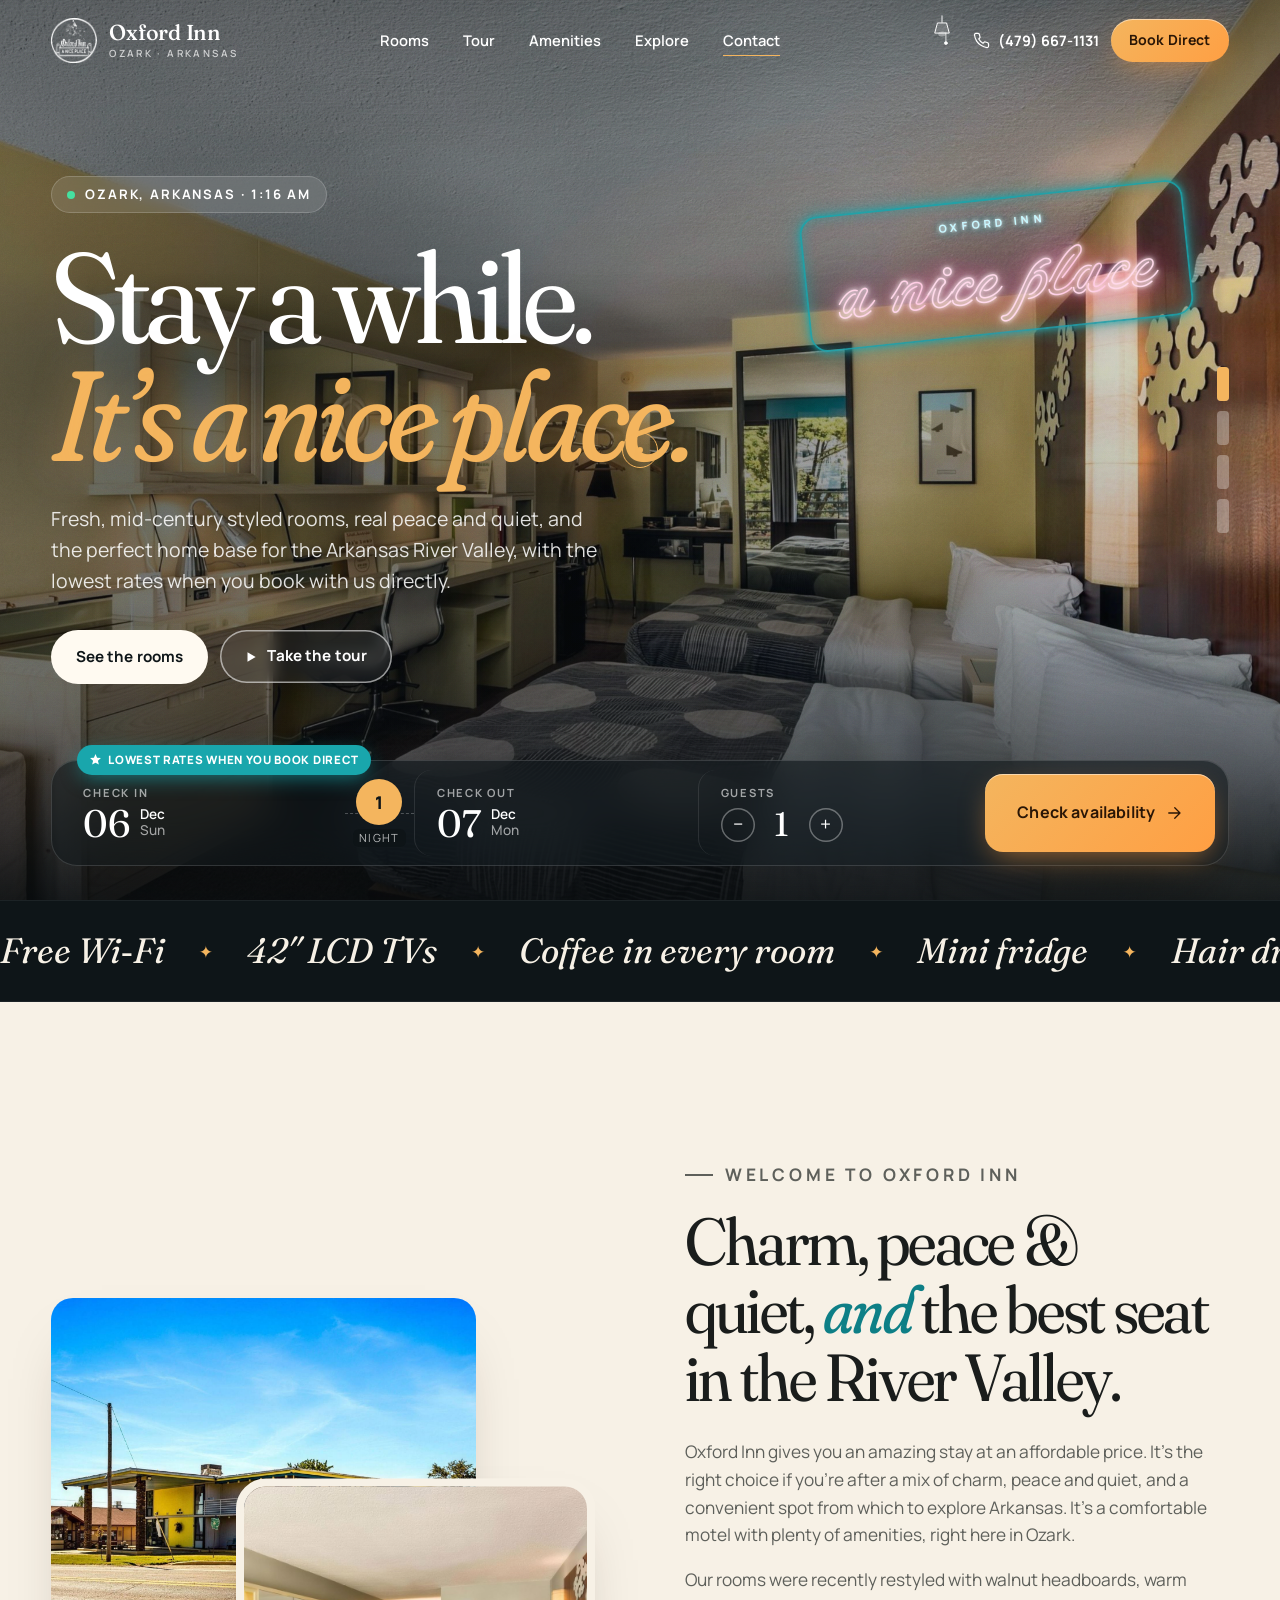
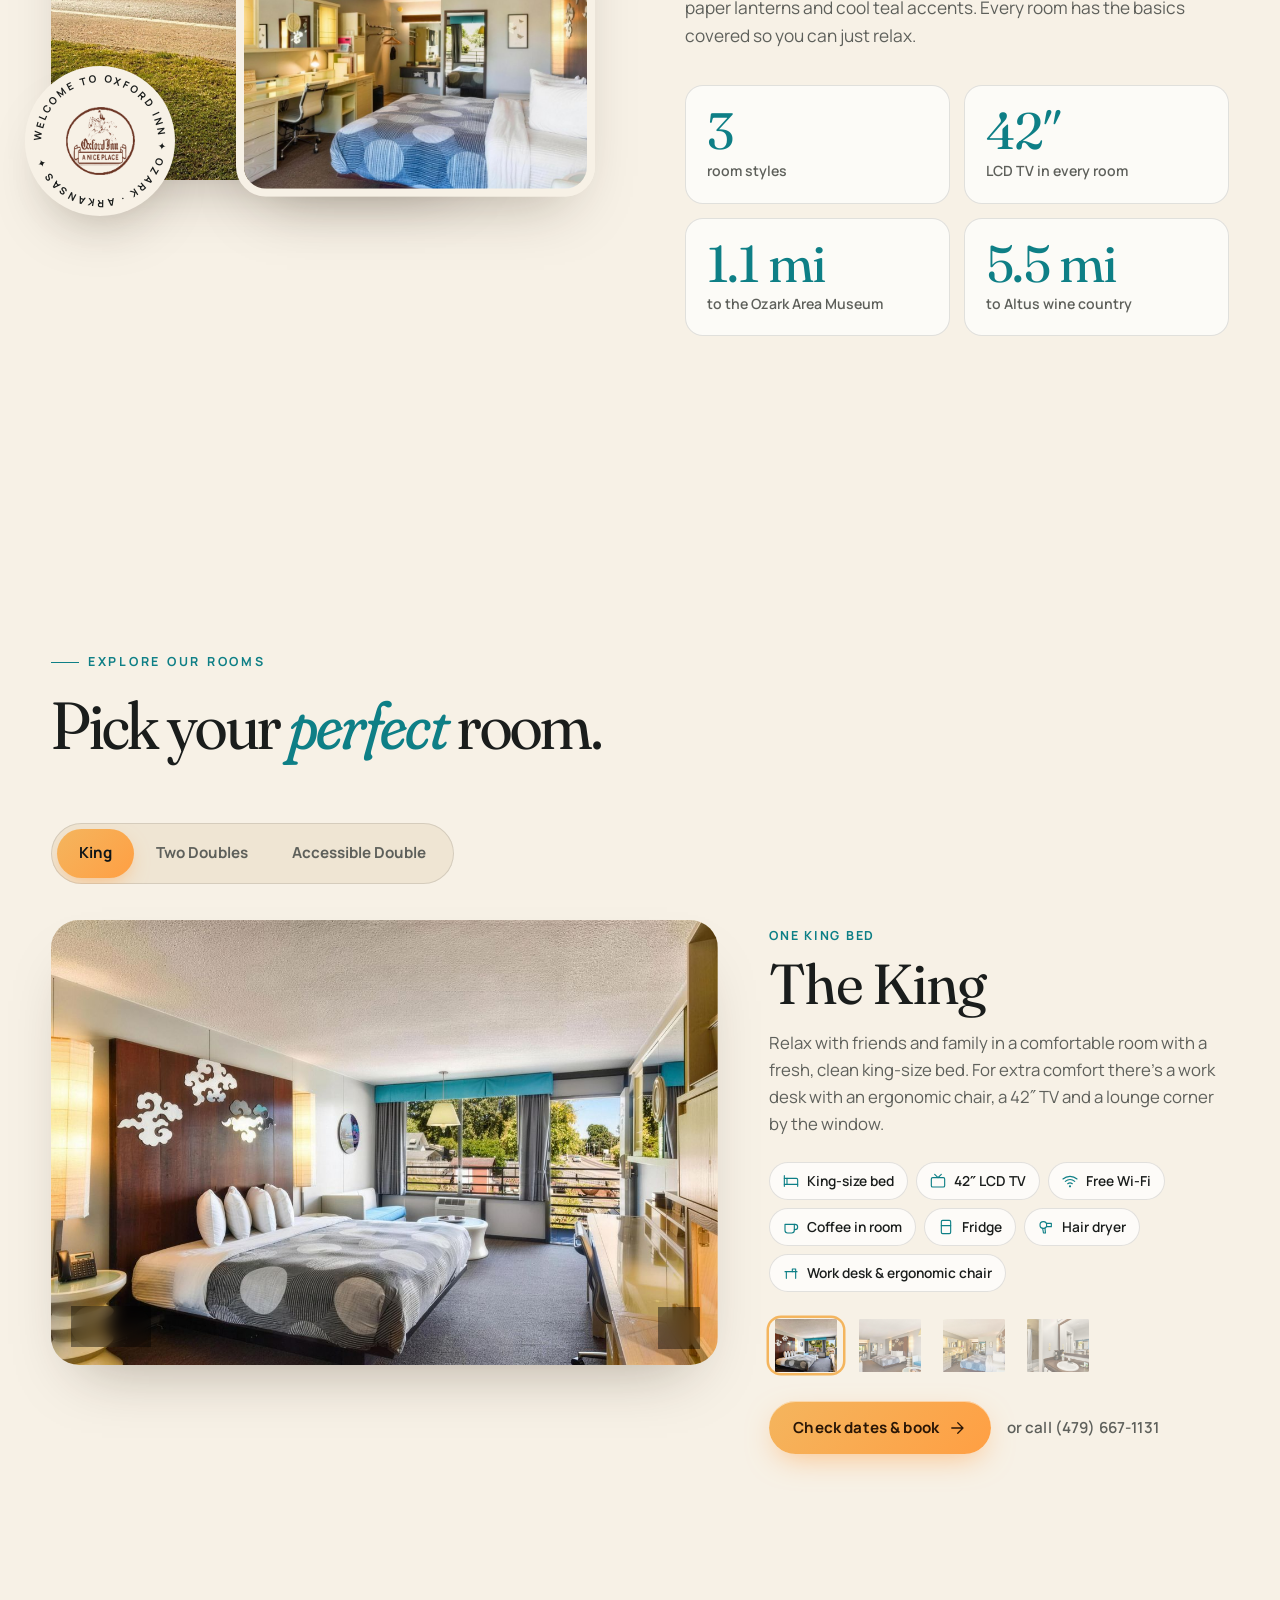
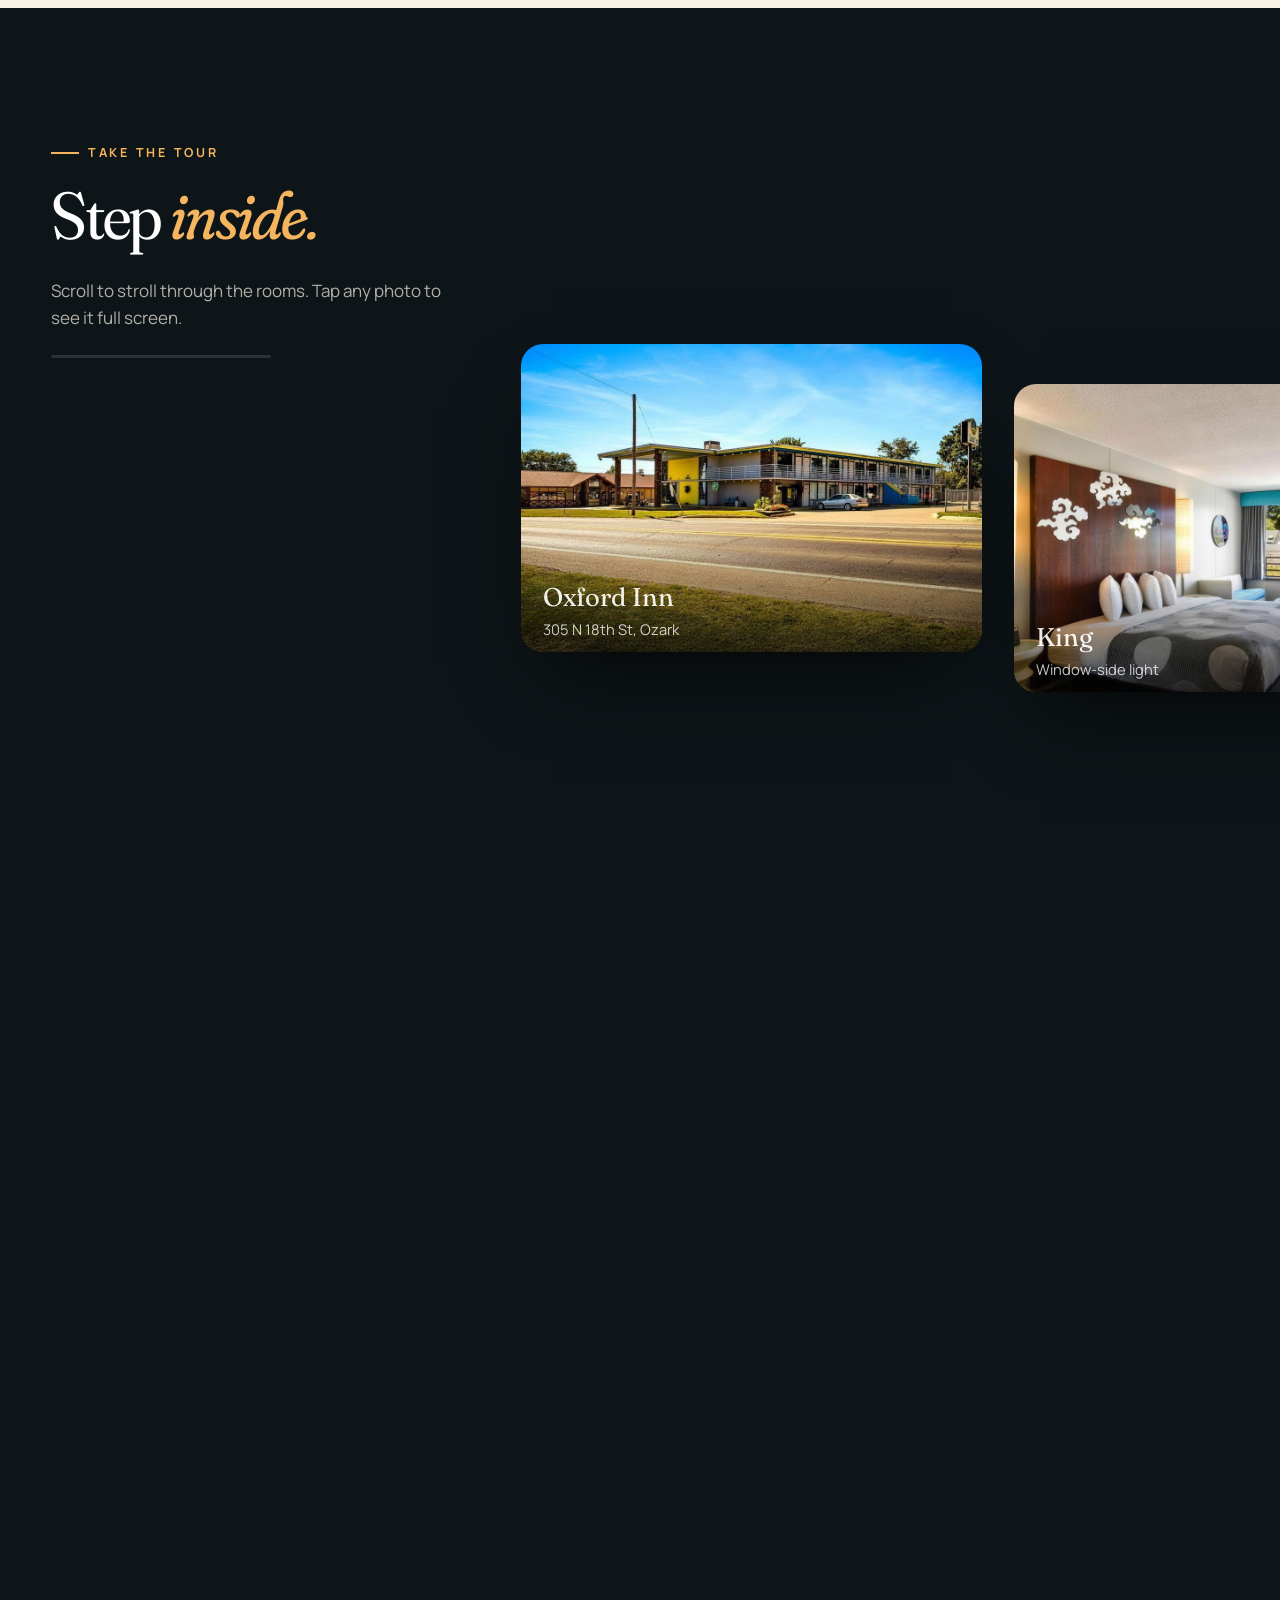
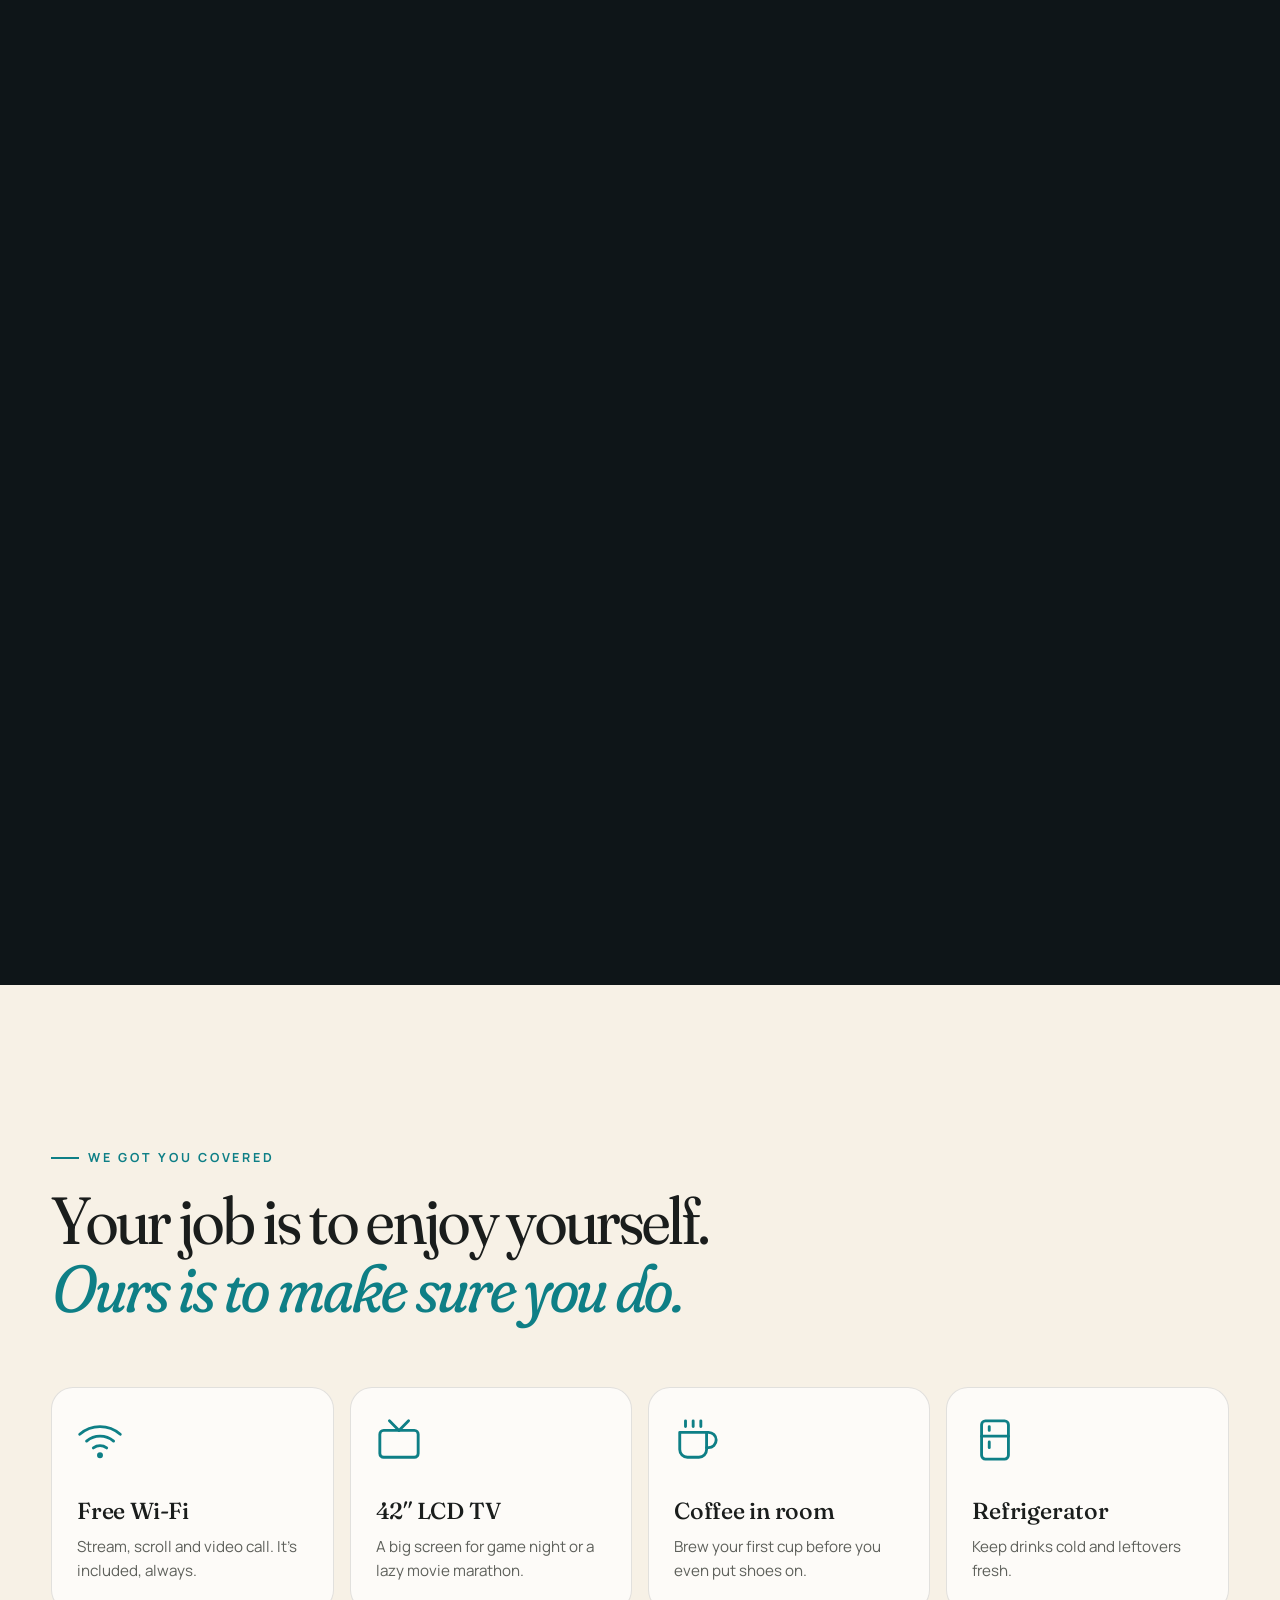
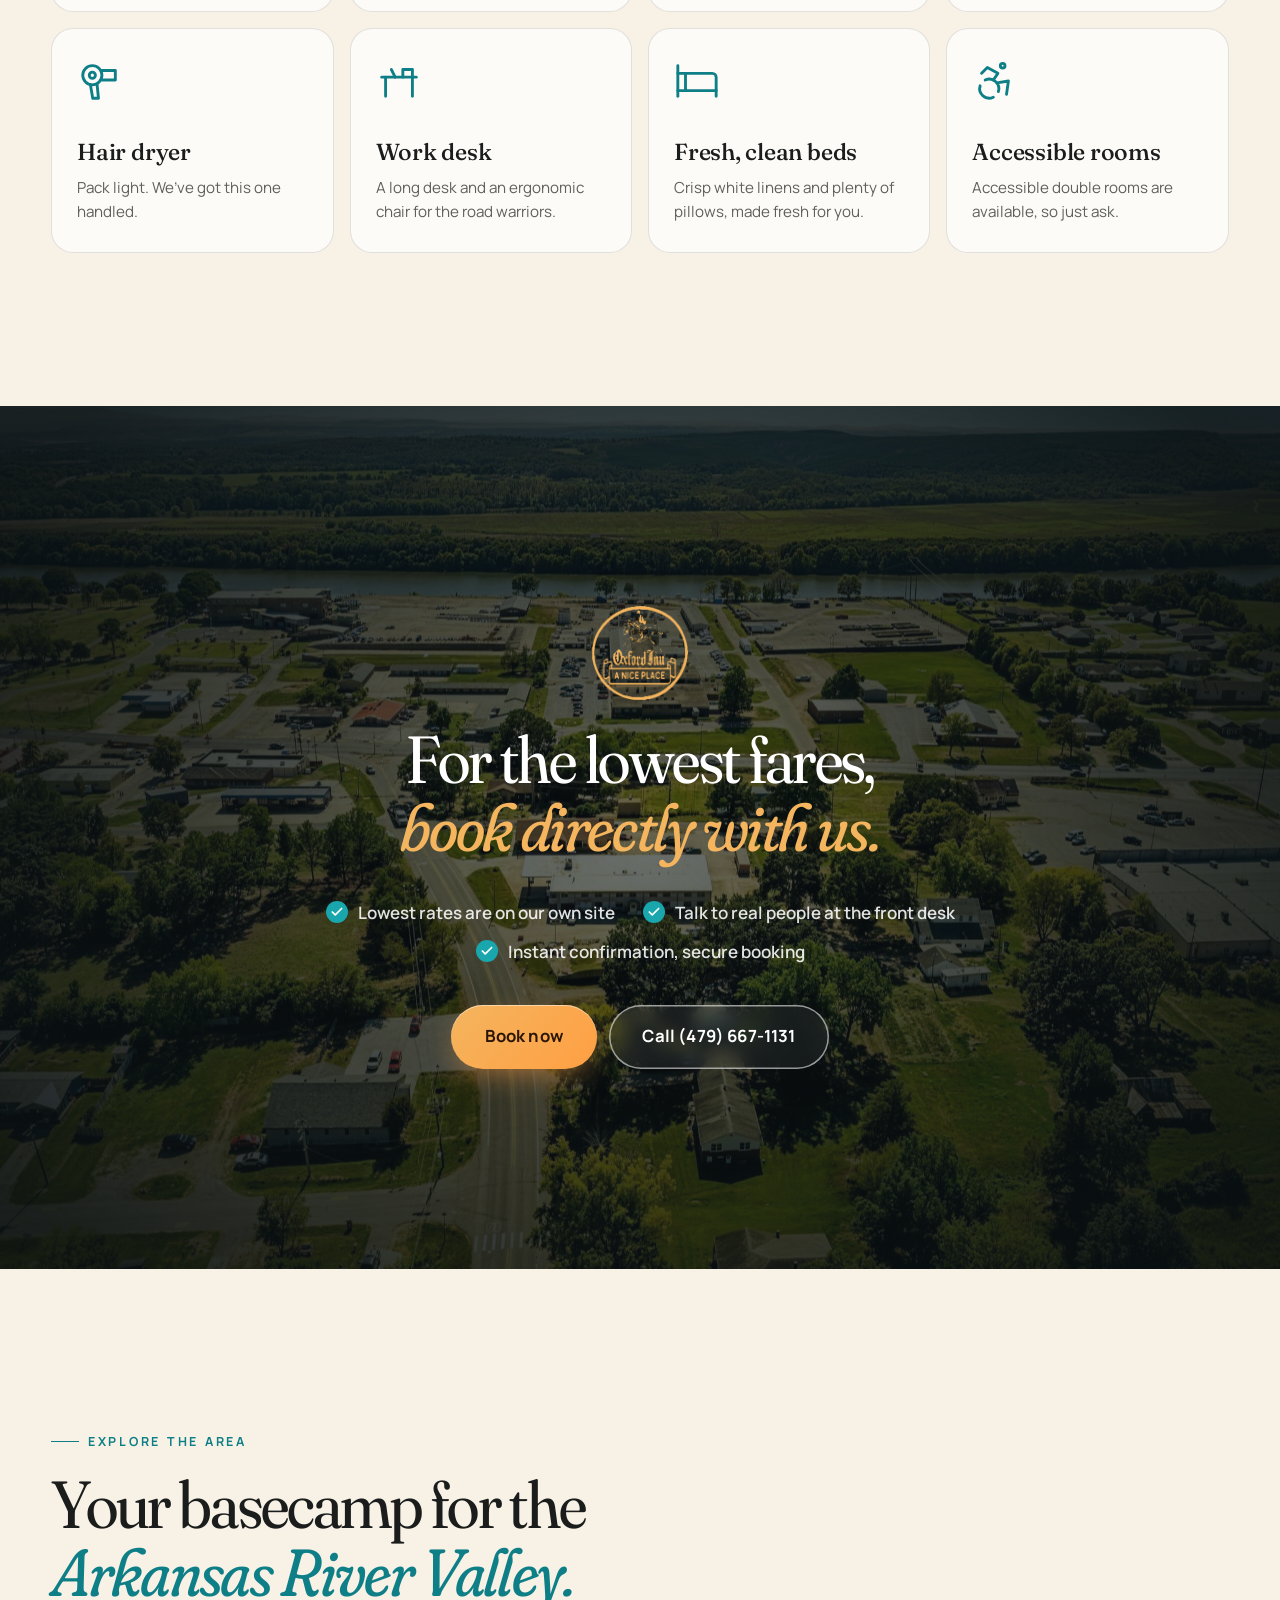
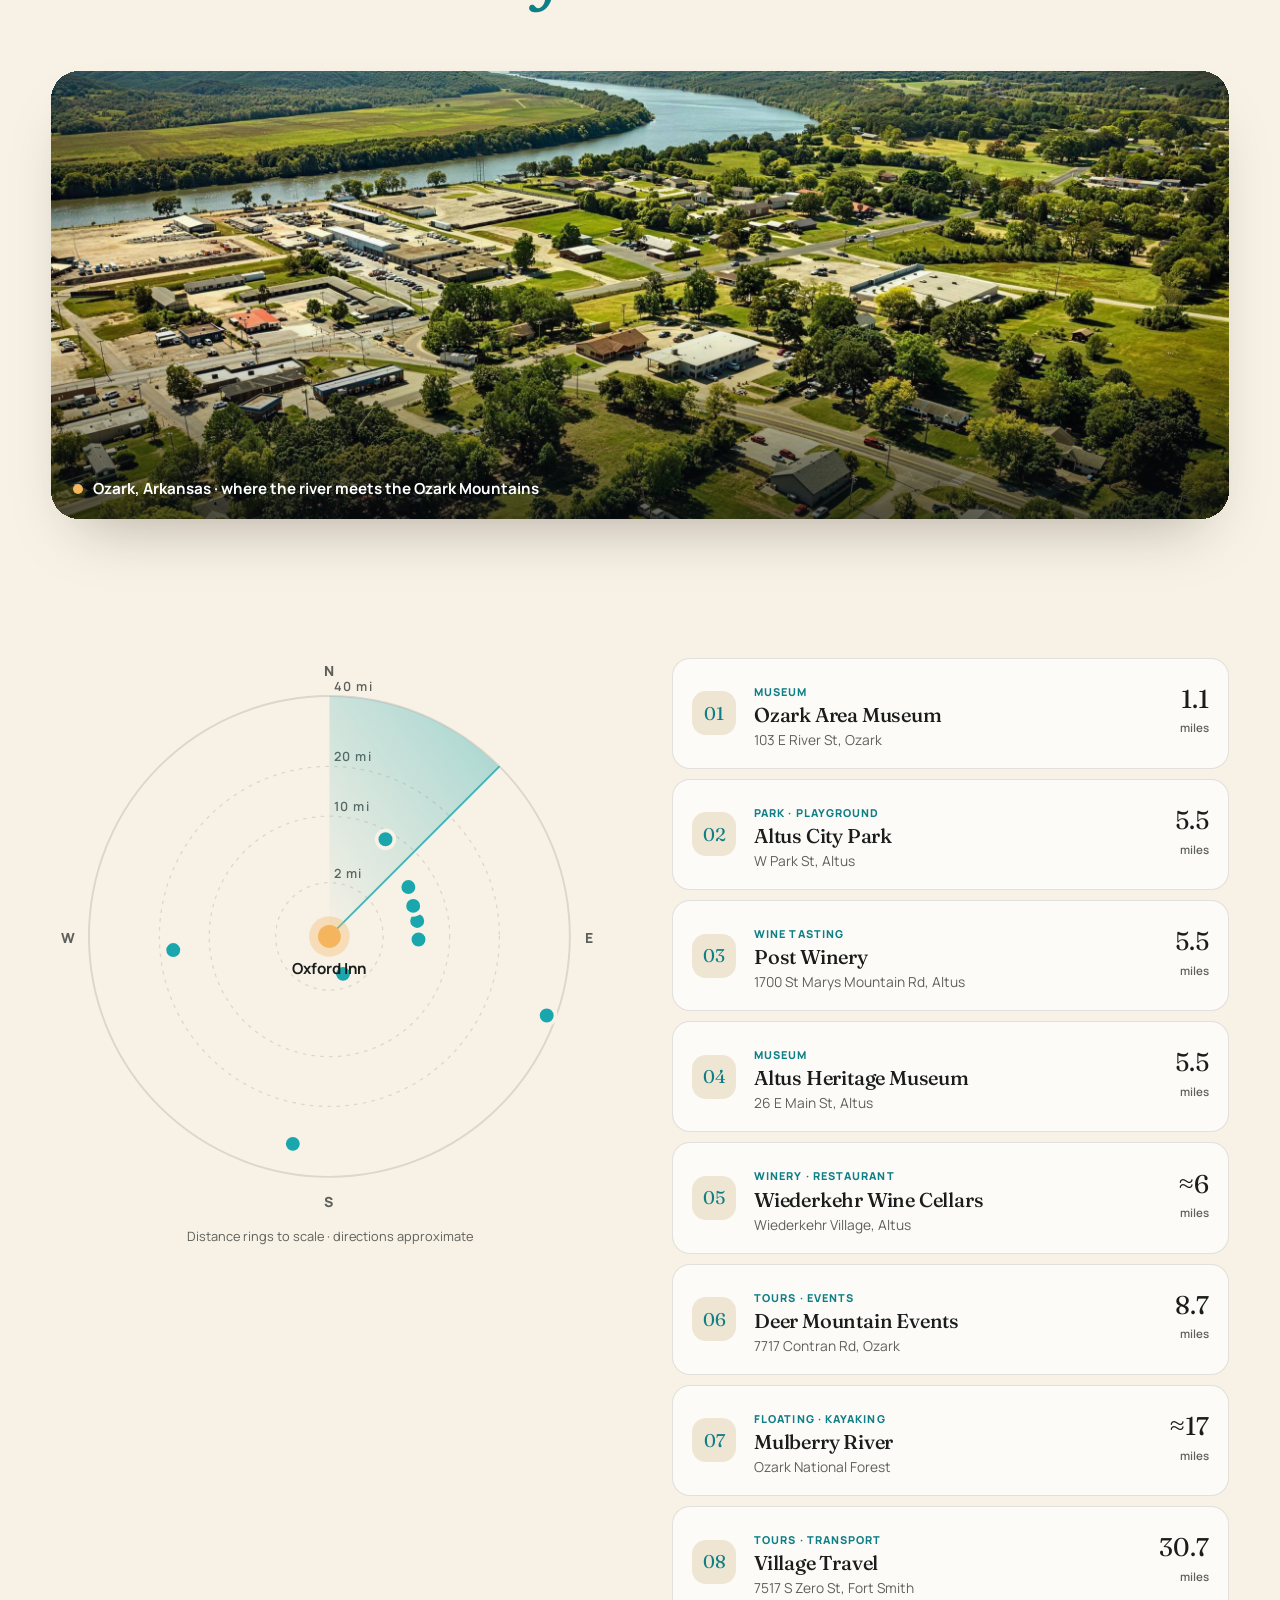
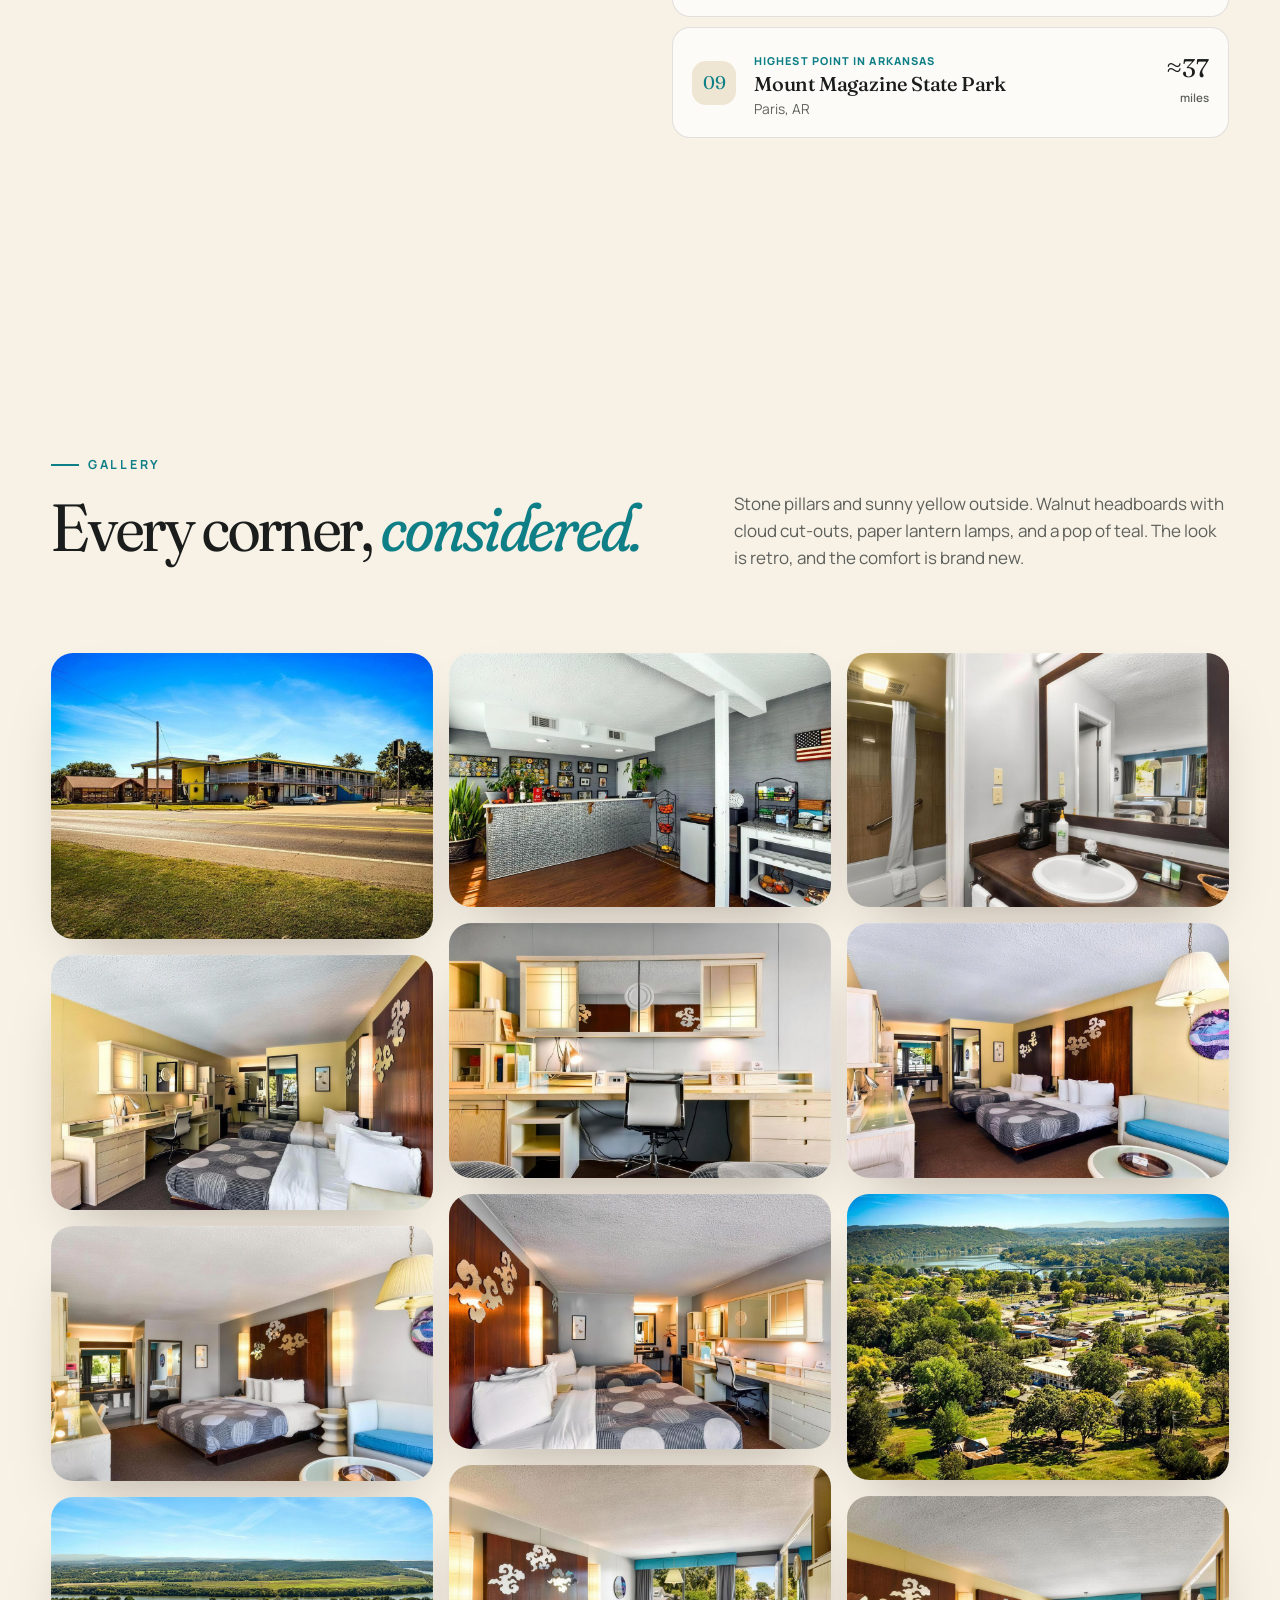
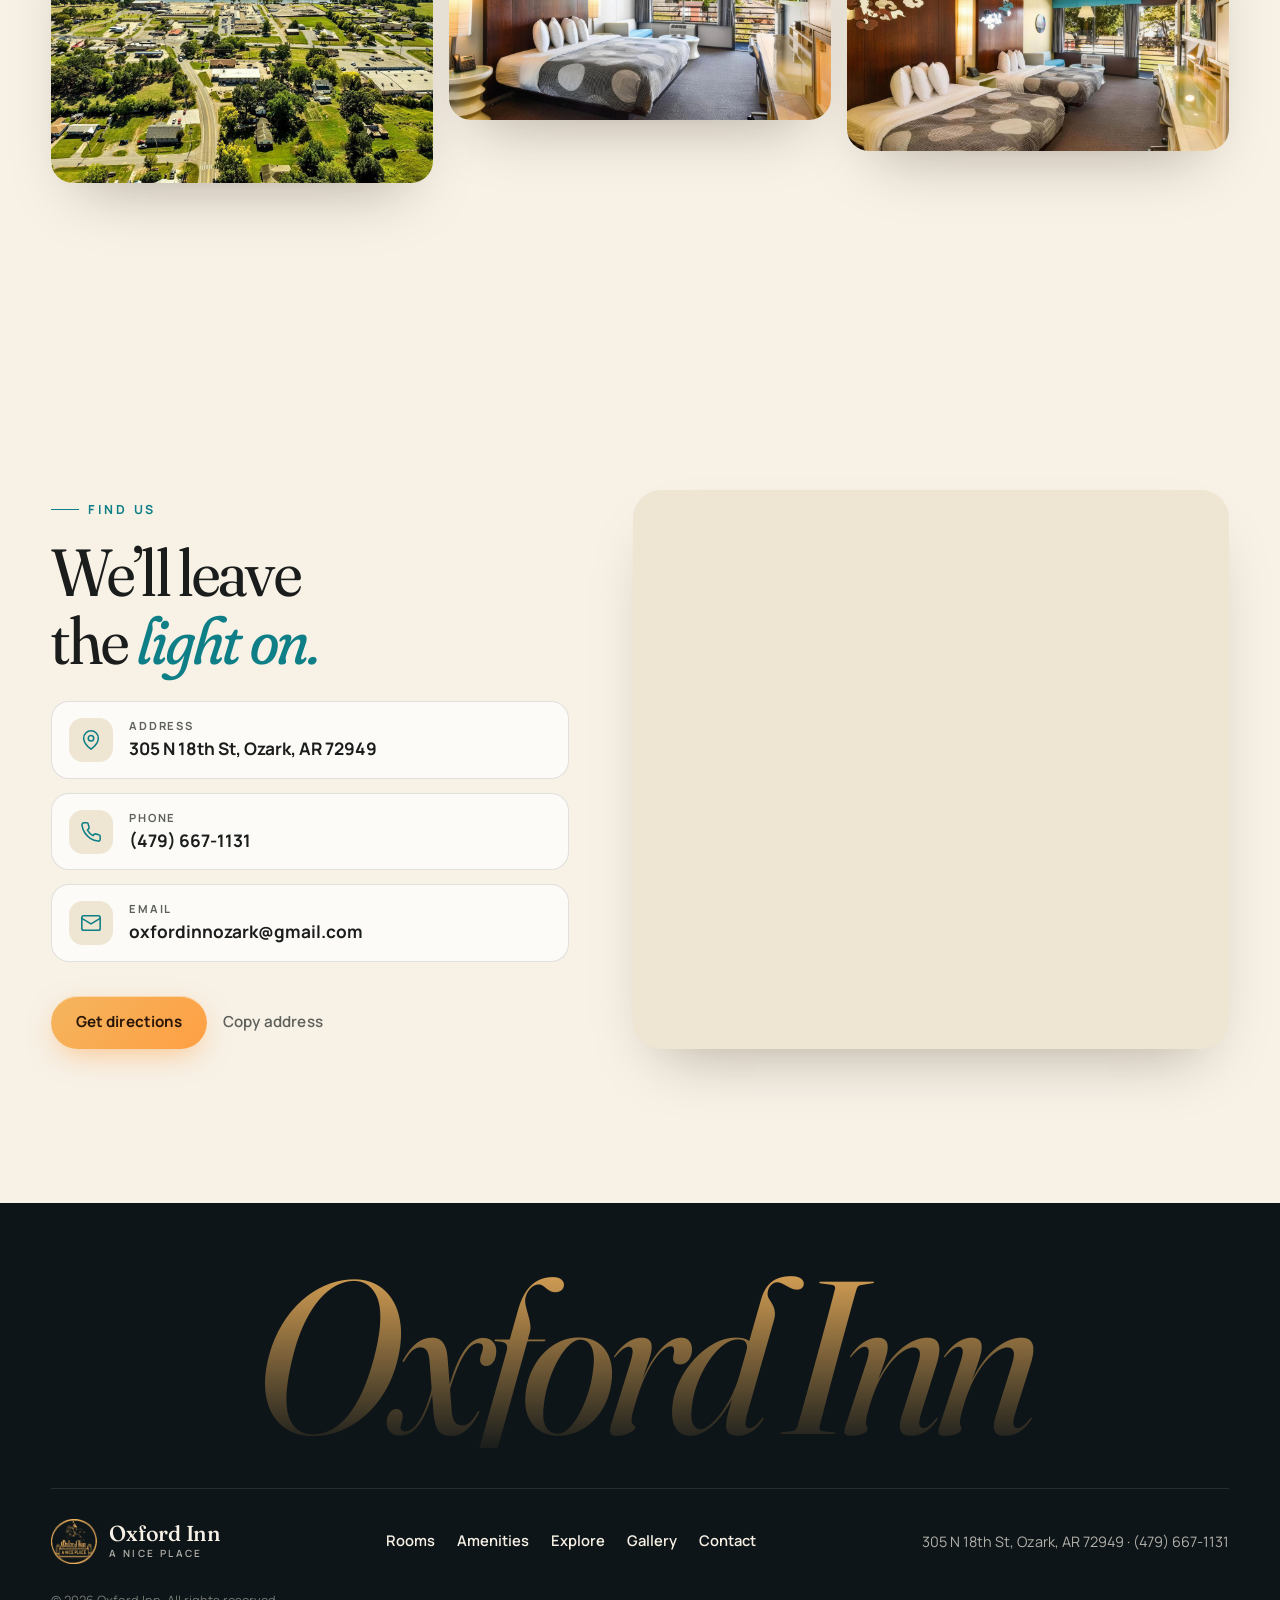
==== commit a0fe6400: "Preview: open directions in Apple Maps on iOS, Google Maps elsewhere" ====
--- a/preview/index.html
+++ b/preview/index.html
@@ -405,7 +405,7 @@
     <ul class="contact__list">
       <li class="reveal">
         <svg viewBox="0 0 24 24"><path d="M20 10c0 6-8 12-8 12s-8-6-8-12a8 8 0 0 1 16 0Z"/><circle cx="12" cy="10" r="3"/></svg>
-        <div><small>Address</small><a href="https://www.google.com/maps/search/?api=1&query=35.490306,-93.84393" target="_blank" rel="noopener">305 N 18th St, Ozark, AR 72949</a></div>
+        <div><small>Address</small><a href="https://www.google.com/maps/search/?api=1&query=35.490306,-93.84393" data-apple-maps="https://maps.apple.com/?ll=35.490306,-93.84393&amp;q=Oxford%20Inn" target="_blank" rel="noopener">305 N 18th St, Ozark, AR 72949</a></div>
       </li>
       <li class="reveal">
         <svg viewBox="0 0 24 24"><path d="M22 16.92v3a2 2 0 0 1-2.18 2 19.79 19.79 0 0 1-8.63-3.07 19.5 19.5 0 0 1-6-6 19.79 19.79 0 0 1-3.07-8.67A2 2 0 0 1 4.11 2h3a2 2 0 0 1 2 1.72c.13.96.36 1.9.7 2.81a2 2 0 0 1-.45 2.11L8.09 9.91a16 16 0 0 0 6 6l1.27-1.27a2 2 0 0 1 2.11-.45c.91.34 1.85.57 2.81.7A2 2 0 0 1 22 16.92z"/></svg>
@@ -417,7 +417,7 @@
       </li>
     </ul>
     <div class="contact__ctas reveal">
-      <a class="btn btn--glow magnetic" href="https://www.google.com/maps/dir/?api=1&destination=35.490306,-93.84393" target="_blank" rel="noopener">Get directions</a>
+      <a class="btn btn--glow magnetic" href="https://www.google.com/maps/dir/?api=1&destination=35.490306,-93.84393" data-apple-maps="https://maps.apple.com/?daddr=35.490306,-93.84393&amp;dirflg=d" target="_blank" rel="noopener">Get directions</a>
       <button class="btn btn--text" id="copyAddr" type="button">Copy address</button>
     </div>
   </div>
